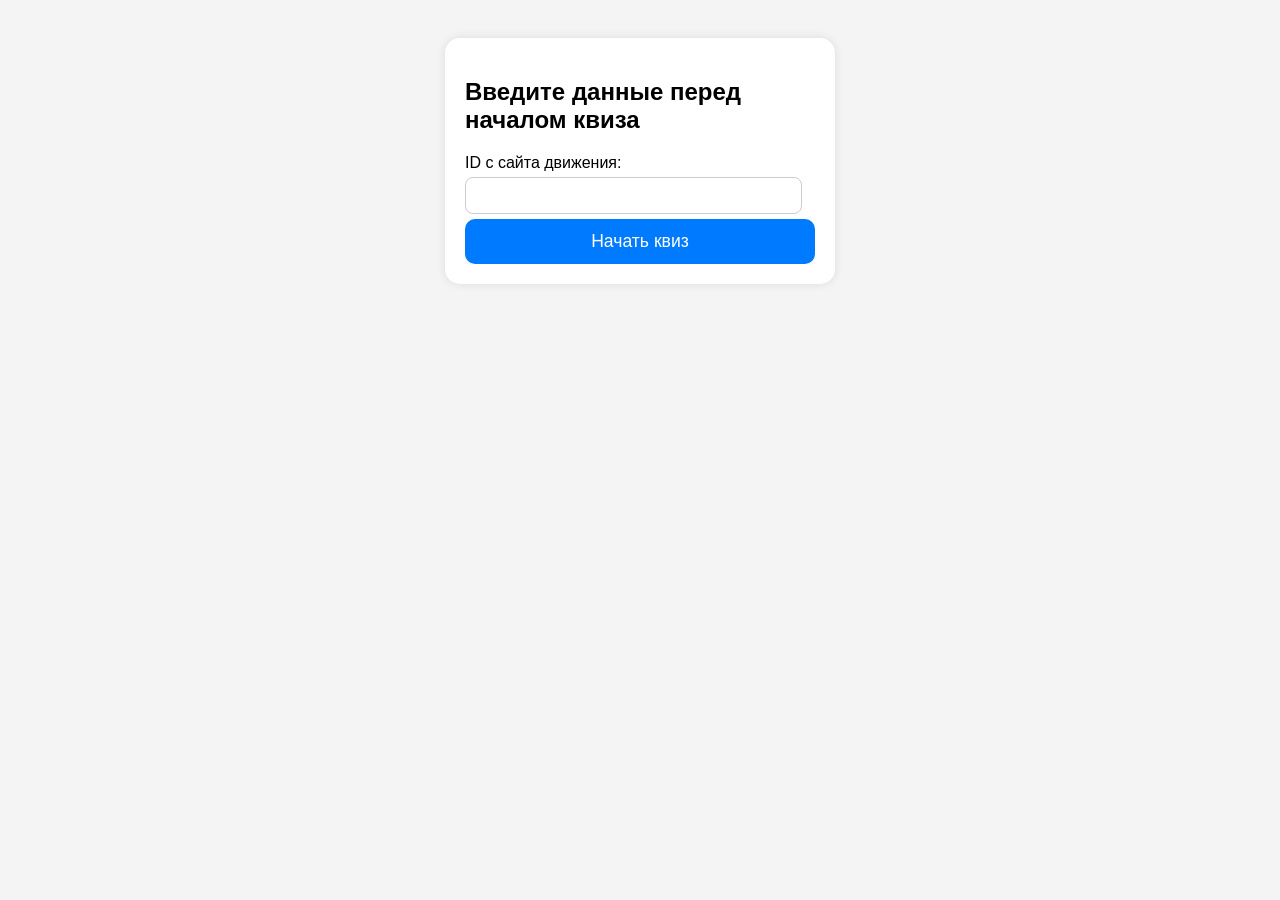
==== index.html @ a997827e "Add files via upload" ====
<!DOCTYPE html>
<html lang="ru">
<head>
    <meta charset="UTF-8">
    <meta name="viewport" content="width=device-width, initial-scale=1.0">
    <title>Квиз по астрономии</title>
    <style>
        body {
            font-family: Arial, sans-serif;
            background-color: #f4f4f4;
            display: flex;
            flex-direction: column;
            align-items: center;
            padding: 20px;
        }
        .container {
            background: #fff;
            padding: 20px;
            border-radius: 15px;
            box-shadow: 0 0 10px rgba(0, 0, 0, 0.1);
            width: 350px;
            margin: 10px;
        }
        .button {
            background: #007bff;
            color: #fff;
            border: none;
            padding: 12px;
            border-radius: 10px;
            cursor: pointer;
            width: 100%;
            font-size: 1.1em;
        }
        .button:hover {
            background-color: #0056b3;
        }
        .form-group input {
            width: 90%;
            padding: 10px;
            margin: 5px 0;
            border: 1px solid #ccc;
            border-radius: 8px;
        }
        .timer {
            font-size: 1.2em;
            margin: 10px 0;
            color: red;
        }
        .options {
            margin: 10px 0;
        }
    </style>
</head>
<body>

<!-- Форма для ввода данных пользователя -->
<div class="container" id="user-form">
    <h2>Введите данные перед началом квиза</h2>
    <div class="form-group">
        <label for="id">ID с сайта движения:</label>
        <input type="text" id="id" required>
    </div>
    <button class="button" id="start-quiz-btn">Начать квиз</button>
</div>

<!-- Контейнер квиза -->
<div class="container" id="quiz-container" style="display:none;">
    <div id="question" class="question"></div>
    <div id="options" class="options"></div>
    <div class="timer" id="timer"></div>
    <div class="button-container">
        <button class="button" id="next-btn">Следующий вопрос</button>
    </div>
    <div id="result" class="result"></div>
</div>

<script>
    const questions = [
        { question: "Какая планета самая большая в Солнечной системе?", options: ["Земля", "Юпитер", "Марс", "Венера"], answer: "Юпитер" },
        { question: "Сколько спутников у Марса?", options: ["1", "2", "4", "Нет спутников"], answer: "2" },
        { question: "Как называется самая яркая звезда ночного неба?", options: ["Сириус", "Полярная звезда", "Вега", "Альдебаран"], answer: "Сириус" },
        { question: "Какая планета ближе всего к Солнцу?", options: ["Венера", "Земля", "Меркурий", "Марс"], answer: "Меркурий" }
    ];

    let currentQuestion = 0;
    let correctAnswersCount = 0;
    let timer;
    let timeLeft = 10;
    let userId;

    // Начать квиз
    document.getElementById('start-quiz-btn').addEventListener('click', async function () {
        userId = document.getElementById('id').value;
        const isValidId = await checkUserId(userId);

        if (isValidId) {
            document.getElementById('user-form').style.display = 'none';
            document.getElementById('quiz-container').style.display = 'block';
            loadQuestion();
        } else {
            alert('Ваш ID не найден в базе данных.');
        }
    });

    // Обработчик для кнопки "Следующий вопрос"
    document.getElementById('next-btn').addEventListener('click', function () {
        const selectedOption = document.querySelector('input[name="option"]:checked');
        if (selectedOption) {
            clearInterval(timer);
            saveAnswer(selectedOption.value);
            nextQuestion();
        } else {
            alert('Пожалуйста, выберите ответ.');
        }
    });

    // Функция проверки ID
    async function checkUserId(userId) {
        try {
            const response = await fetch('http://127.0.0.1:5001/check-user-id', {
                method: 'POST',
                headers: { 'Content-Type': 'application/json' },
                body: JSON.stringify({ user_id: userId })
            });
            const data = await response.json();
            return data.status === 'success';
        } catch (error) {
            console.error('Ошибка проверки ID:', error);
            return false;
        }
    }

    function loadQuestion() {
        if (currentQuestion < questions.length) {
            document.getElementById('question').innerText = questions[currentQuestion].question;
            const options = document.getElementById('options');
            options.innerHTML = '';
            questions[currentQuestion].options.forEach(option => {
                options.innerHTML += `<label><input type="radio" name="option" value="${option}"> ${option}</label><br>`;
            });
            startTimer();
        } else {
            endQuiz();
        }
    }

    function startTimer() {
        timeLeft = 10;
        document.getElementById('timer').textContent = `Время: ${timeLeft} сек.`;

        clearInterval(timer);
        timer = setInterval(() => {
            timeLeft--;
            document.getElementById('timer').textContent = `Время: ${timeLeft} сек.`;

            if (timeLeft <= 0) {
                clearInterval(timer);
                nextQuestion();
            }
        }, 1000);
    }

    function saveAnswer(selectedOption) {
        const question = questions[currentQuestion].question;
        const correctOption = questions[currentQuestion].answer;
        const isCorrect = selectedOption === correctOption;

        if (isCorrect) correctAnswersCount++;

        fetch('http://127.0.0.1:5000/save-answer', {
            method: 'POST',
            headers: { 'Content-Type': 'application/json' },
            body: JSON.stringify({
                user_id: userId,
                question: question,
                user_answer: selectedOption,
                correct_answer: correctOption,
                is_correct: isCorrect
            })
        })
        .then(response => response.json())
        .then(data => console.log('Ответ сохранен:', data))
        .catch(error => console.error('Ошибка сохранения:', error));
    }

    function nextQuestion() {
        currentQuestion++;
        if (currentQuestion < questions.length) {
            loadQuestion();
        } else {
            endQuiz();
        }
    }

    function endQuiz() {
        clearInterval(timer);

        fetch('http://127.0.0.1:5001/save-result', {
            method: 'POST',
            headers: { 'Content-Type': 'application/json' },
            body: JSON.stringify({
                user_id: userId,
                correct_answers: correctAnswersCount
            })
        })
        .then(response => response.json())
        .then(data => {
            document.getElementById('quiz-container').innerHTML = `<h2>Квиз завершён!</h2>`;
        })
        .catch(error => console.error('Ошибка сохранения итогов:', error));
    }
</script>
</body>
</html>
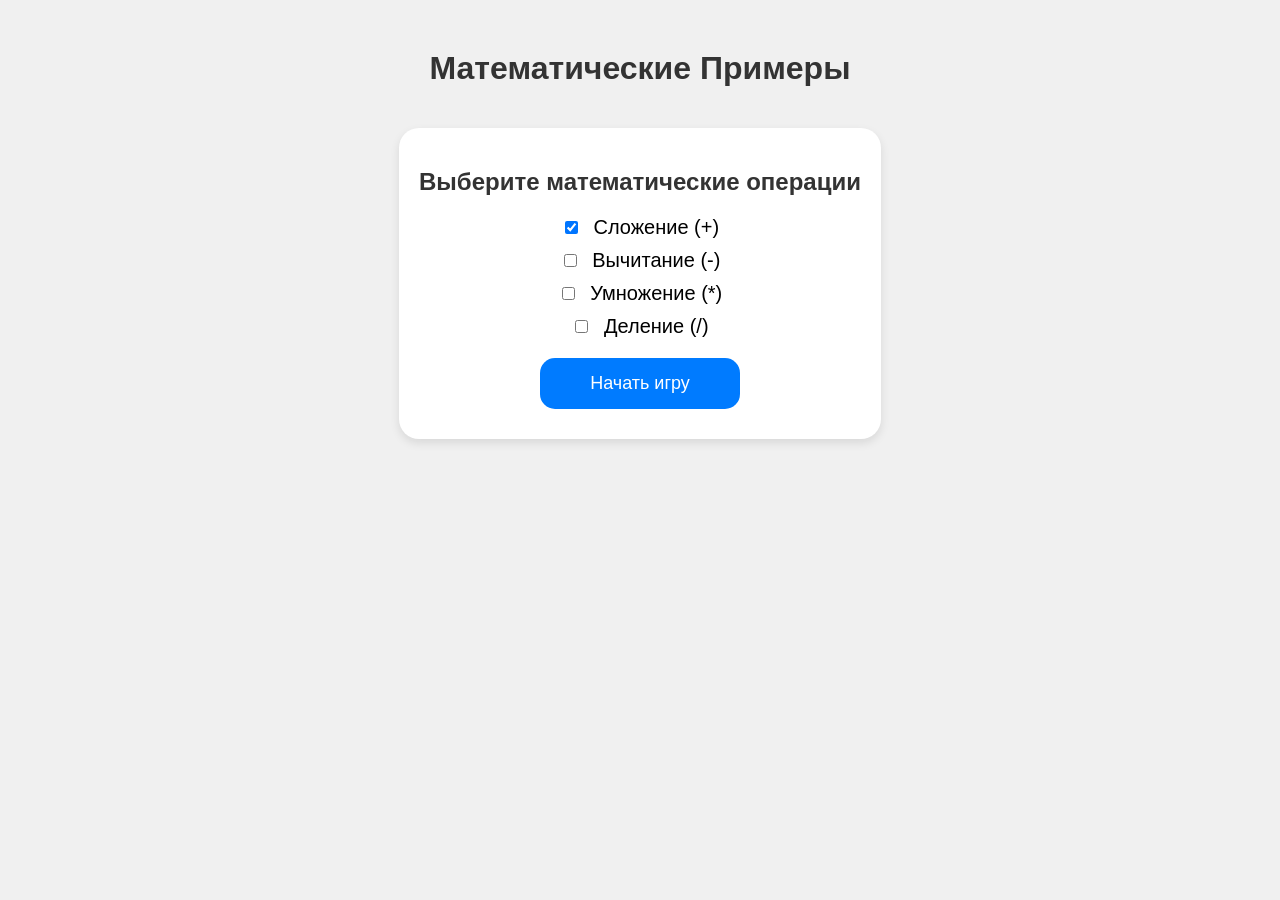
==== commit 17521d19: "Rename index1.html to index.html" ====
--- a/index.html
+++ b/index.html
@@ -3,212 +3,303 @@
 <head>
     <meta charset="UTF-8">
     <meta name="viewport" content="width=device-width, initial-scale=1.0">
-    <title>Квиз по астрономии</title>
+    <title>Математические Примеры</title>
     <style>
         body {
             font-family: Arial, sans-serif;
-            background-color: #f4f4f4;
-            display: flex;
-            flex-direction: column;
-            align-items: center;
+            text-align: center;
+            margin-top: 50px;
+            background-color: #f0f0f0;
+            transition: background-color 0.5s ease;
+        }
+        h1, h2 {
+            color: #333;
+        }
+        .question {
+            font-size: 28px;
+            margin-bottom: 20px;
+        }
+        .options {
+            margin-top: 20px;
+        }
+        button {
+            padding: 15px 25px;
+            margin: 10px 0;
+            width: 200px;
+            font-size: 18px;
+            cursor: pointer;
+            border: none;
+            border-radius: 15px;
+            background-color: #007bff;
+            color: white;
+            transition: background-color 0.3s ease, transform 0.2s ease;
+        }
+        button:hover {
+            background-color: #0056b3;
+            transform: scale(1.05);
+        }
+        button:active {
+            background-color: #003d80;
+        }
+        .timer-container {
+            width: 300px;
+            height: 30px;
+            background-color: #ddd;
+            border-radius: 25px;
+            margin: 20px auto;
+            position: relative;
+            overflow: hidden;
+        }
+        .timer-fill {
+            height: 100%;
+            background-color: #007bff;
+            border-radius: 25px;
+            transition: width 1s linear;
+            position: absolute;
+            top: 0;
+            left: 0;
+        }
+        .timer-text {
+            position: relative;
+            z-index: 1;
+            color: black;
+            font-size: 18px;
+            line-height: 30px;
+        }
+        .result {
+            margin-top: 30px;
+            font-size: 20px;
+        }
+        .operation-select {
+            margin: 10px;
+            font-size: 20px;
+        }
+        label {
+            display: block;
+            margin: 10px 0;
+        }
+        input[type="checkbox"] {
+            margin-right: 10px;
+        }
+        .game-over {
+            margin-top: 30px;
+        }
+        #menu, #game, #game-over {
+            border-radius: 20px;
+            background-color: white;
+            box-shadow: 0 4px 10px rgba(0, 0, 0, 0.1);
             padding: 20px;
-        }
-        .container {
-            background: #fff;
-            padding: 20px;
-            border-radius: 15px;
-            box-shadow: 0 0 10px rgba(0, 0, 0, 0.1);
-            width: 350px;
-            margin: 10px;
-        }
-        .button {
-            background: #007bff;
-            color: #fff;
-            border: none;
-            padding: 12px;
-            border-radius: 10px;
-            cursor: pointer;
-            width: 100%;
-            font-size: 1.1em;
-        }
-        .button:hover {
-            background-color: #0056b3;
-        }
-        .form-group input {
-            width: 90%;
-            padding: 10px;
-            margin: 5px 0;
-            border: 1px solid #ccc;
-            border-radius: 8px;
-        }
-        .timer {
-            font-size: 1.2em;
-            margin: 10px 0;
-            color: red;
-        }
-        .options {
-            margin: 10px 0;
+            display: inline-block;
+            margin: 20px auto;
+        }
+        .end-game-btn {
+            background-color: #dc3545;
+            margin-top: 20px;
+        }
+        .end-game-btn:hover {
+            background-color: #c82333;
         }
     </style>
 </head>
 <body>
 
-<!-- Форма для ввода данных пользователя -->
-<div class="container" id="user-form">
-    <h2>Введите данные перед началом квиза</h2>
-    <div class="form-group">
-        <label for="id">ID с сайта движения:</label>
-        <input type="text" id="id" required>
+<h1>Математические Примеры</h1>
+
+<div id="menu">
+    <h2>Выберите математические операции</h2>
+    <div class="operation-select">
+        <label><input type="checkbox" value="+" checked> Сложение (+)</label>
+        <label><input type="checkbox" value="-"> Вычитание (-)</label>
+        <label><input type="checkbox" value="*"> Умножение (*)</label>
+        <label><input type="checkbox" value="/"> Деление (/)</label>
     </div>
-    <button class="button" id="start-quiz-btn">Начать квиз</button>
+    <button onclick="startGame()">Начать игру</button>
 </div>
 
-<!-- Контейнер квиза -->
-<div class="container" id="quiz-container" style="display:none;">
-    <div id="question" class="question"></div>
-    <div id="options" class="options"></div>
-    <div class="timer" id="timer"></div>
-    <div class="button-container">
-        <button class="button" id="next-btn">Следующий вопрос</button>
+<div id="game" style="display:none;">
+    <div class="timer-container">
+        <div class="timer-fill" id="timer-fill" style="width: 100%;"></div>
+        <div class="timer-text" id="timer-text">60</div> <!-- Отображение времени над заливкой -->
     </div>
-    <div id="result" class="result"></div>
+    <div class="question" id="question"></div>
+    <div class="options" id="options"></div>
+    <div class="result" id="result"></div>
+    <button class="end-game-btn" onclick="endGame(true)">Завершить игру</button>
 </div>
 
+<div id="game-over" class="game-over" style="display:none;">
+    <div id="final-result"></div>
+    <button onclick="restartGame()">Играть снова</button>
+</div>
+
 <script>
-    const questions = [
-        { question: "Какая планета самая большая в Солнечной системе?", options: ["Земля", "Юпитер", "Марс", "Венера"], answer: "Юпитер" },
-        { question: "Сколько спутников у Марса?", options: ["1", "2", "4", "Нет спутников"], answer: "2" },
-        { question: "Как называется самая яркая звезда ночного неба?", options: ["Сириус", "Полярная звезда", "Вега", "Альдебаран"], answer: "Сириус" },
-        { question: "Какая планета ближе всего к Солнцу?", options: ["Венера", "Земля", "Меркурий", "Марс"], answer: "Меркурий" }
-    ];
-
-    let currentQuestion = 0;
-    let correctAnswersCount = 0;
-    let timer;
-    let timeLeft = 10;
-    let userId;
-
-    // Начать квиз
-    document.getElementById('start-quiz-btn').addEventListener('click', async function () {
-        userId = document.getElementById('id').value;
-        const isValidId = await checkUserId(userId);
-
-        if (isValidId) {
-            document.getElementById('user-form').style.display = 'none';
-            document.getElementById('quiz-container').style.display = 'block';
-            loadQuestion();
+    let correctAnswers = 0;
+    let totalQuestions = 0;
+    let timeLeft = 60;
+    let selectedOperations = [];
+    let timerInterval;
+
+    // Генерация случайного целого числа
+    function getRandomInt(min, max) {
+        return Math.floor(Math.random() * (max - min + 1)) + min;
+    }
+
+    // Генерация нового примера
+    function generateQuestion() {
+        let num1 = getRandomInt(1, 10);
+        let num2 = getRandomInt(1, 10);
+        let operation = getRandomOperation();
+        let correctAnswer;
+
+        switch (operation) {
+            case '+':
+                correctAnswer = num1 + num2;
+                break;
+            case '-':
+                correctAnswer = num1 - num2;
+                break;
+            case '*':
+                correctAnswer = num1 * num2;
+                break;
+            case '/':
+                num1 = num1 * num2; // Делаем num1 кратным num2
+                correctAnswer = num1 / num2;
+                break;
+        }
+
+        let questionText = `${num1} ${operation} ${num2} = ?`;
+        document.getElementById('question').textContent = questionText;
+
+        let options = [];
+        options.push(correctAnswer);
+
+        // Генерация неверных вариантов
+        while (options.length < 4) {
+            let wrongAnswer = getRandomInt(correctAnswer - 10, correctAnswer + 10);
+            if (!options.includes(wrongAnswer)) {
+                options.push(wrongAnswer);
+            }
+        }
+
+        // Перемешивание вариантов
+        options.sort(() => Math.random() - 0.5);
+
+        // Отображение вариантов ответа стопкой
+        let optionsHtml = '';
+        options.forEach(option => {
+            optionsHtml += `<button onclick="checkAnswer(${option}, ${correctAnswer})">${option}</button><br>`;
+        });
+        document.getElementById('options').innerHTML = optionsHtml;
+    }
+
+    // Получение случайной операции из выбранных пользователем
+    function getRandomOperation() {
+        const randomIndex = Math.floor(Math.random() * selectedOperations.length);
+        return selectedOperations[randomIndex];
+    }
+
+    // Проверка ответа пользователя
+    function checkAnswer(selectedAnswer, correctAnswer) {
+        if (selectedAnswer === correctAnswer) {
+            correctAnswers++;
+            document.body.style.backgroundColor = 'green';  // Зеленый цвет при правильном ответе
         } else {
-            alert('Ваш ID не найден в базе данных.');
-        }
-    });
-
-    // Обработчик для кнопки "Следующий вопрос"
-    document.getElementById('next-btn').addEventListener('click', function () {
-        const selectedOption = document.querySelector('input[name="option"]:checked');
-        if (selectedOption) {
-            clearInterval(timer);
-            saveAnswer(selectedOption.value);
-            nextQuestion();
+            document.body.style.backgroundColor = 'red';    // Красный цвет при неправильном ответе
+        }
+
+        setTimeout(() => {
+            document.body.style.backgroundColor = '';  // Сбрасываем цвет через 500мс
+            generateQuestion();
+        }, 500);
+
+        totalQuestions++;
+    }
+
+    // Таймер обратного отсчета с изменением ширины полоски и отображением времени
+    function startTimer() {
+        const timerFill = document.getElementById('timer-fill');
+        const timerText = document.getElementById('timer-text');
+        let initialWidth = 100; // Ширина полоски в процентах
+        let intervalTime = 1000; // Интервал в 1 секунду
+
+        timerInterval = setInterval(() => {
+            timeLeft--;
+            initialWidth = (timeLeft / 60) * 100;
+            timerFill.style.width = `${initialWidth}%`;
+            timerText.textContent = timeLeft; // Обновление отображаемого времени
+
+            if (timeLeft <= 0) {
+                clearInterval(timerInterval);
+                endGame(false);
+            }
+        }, intervalTime);
+    }
+
+    // Завершение игры
+    function endGame(manualEnd) {
+        clearInterval(timerInterval);
+        document.getElementById('game').style.display = 'none';
+        document.getElementById('game-over').style.display = 'block';
+        if (manualEnd) {
+            document.getElementById('final-result').textContent = `Вы завершили игру! Количество правильных ответов: ${correctAnswers} из ${totalQuestions}`;
         } else {
-            alert('Пожалуйста, выберите ответ.');
-        }
-    });
-
-    // Функция проверки ID
-    async function checkUserId(userId) {
-        try {
-            const response = await fetch('http://127.0.0.1:5001/check-user-id', {
-                method: 'POST',
-                headers: { 'Content-Type': 'application/json' },
-                body: JSON.stringify({ user_id: userId })
-            });
-            const data = await response.json();
-            return data.status === 'success';
-        } catch (error) {
-            console.error('Ошибка проверки ID:', error);
-            return false;
-        }
-    }
-
-    function loadQuestion() {
-        if (currentQuestion < questions.length) {
-            document.getElementById('question').innerText = questions[currentQuestion].question;
-            const options = document.getElementById('options');
-            options.innerHTML = '';
-            questions[currentQuestion].options.forEach(option => {
-                options.innerHTML += `<label><input type="radio" name="option" value="${option}"> ${option}</label><br>`;
-            });
-            startTimer();
-        } else {
-            endQuiz();
-        }
-    }
-
-    function startTimer() {
-        timeLeft = 10;
-        document.getElementById('timer').textContent = `Время: ${timeLeft} сек.`;
-
-        clearInterval(timer);
-        timer = setInterval(() => {
-            timeLeft--;
-            document.getElementById('timer').textContent = `Время: ${timeLeft} сек.`;
-
-            if (timeLeft <= 0) {
-                clearInterval(timer);
-                nextQuestion();
+            document.getElementById('final-result').textContent = `Игра окончена! Количество правильных ответов: ${correctAnswers} из ${totalQuestions}`;
+        }
+    }
+
+    // Запуск игры
+    function startGame() {
+        selectedOperations = Array.from(document.querySelectorAll('input[type="checkbox"]:checked')).map(input => input.value);
+        if (selectedOperations.length === 0) {
+            alert('Пожалуйста, выберите хотя бы одну операцию!');
+            return;
+        }
+        correctAnswers = 0;
+        totalQuestions = 0;
+        timeLeft = 60;  // Сбрасываем время на 60 секунд
+        document.getElementById('menu').style.display = 'none';
+        document.getElementById('game').style.display = 'block';
+        generateQuestion();
+        startTimer();
+    }
+
+    // Начать игру
+    function startGame() {
+        // Собираем выбранные операции
+        selectedOperations = [];
+        const checkboxes = document.querySelectorAll('.operation-select input[type="checkbox"]');
+        checkboxes.forEach(checkbox => {
+            if (checkbox.checked) {
+                selectedOperations.push(checkbox.value);
             }
-        }, 1000);
-    }
-
-    function saveAnswer(selectedOption) {
-        const question = questions[currentQuestion].question;
-        const correctOption = questions[currentQuestion].answer;
-        const isCorrect = selectedOption === correctOption;
-
-        if (isCorrect) correctAnswersCount++;
-
-        fetch('http://127.0.0.1:5000/save-answer', {
-            method: 'POST',
-            headers: { 'Content-Type': 'application/json' },
-            body: JSON.stringify({
-                user_id: userId,
-                question: question,
-                user_answer: selectedOption,
-                correct_answer: correctOption,
-                is_correct: isCorrect
-            })
-        })
-        .then(response => response.json())
-        .then(data => console.log('Ответ сохранен:', data))
-        .catch(error => console.error('Ошибка сохранения:', error));
-    }
-
-    function nextQuestion() {
-        currentQuestion++;
-        if (currentQuestion < questions.length) {
-            loadQuestion();
-        } else {
-            endQuiz();
-        }
-    }
-
-    function endQuiz() {
-        clearInterval(timer);
-
-        fetch('http://127.0.0.1:5001/save-result', {
-            method: 'POST',
-            headers: { 'Content-Type': 'application/json' },
-            body: JSON.stringify({
-                user_id: userId,
-                correct_answers: correctAnswersCount
-            })
-        })
-        .then(response => response.json())
-        .then(data => {
-            document.getElementById('quiz-container').innerHTML = `<h2>Квиз завершён!</h2>`;
-        })
-        .catch(error => console.error('Ошибка сохранения итогов:', error));
+        });
+
+        // Проверяем, выбраны ли какие-либо операции
+        if (selectedOperations.length === 0) {
+            alert('Выберите хотя бы одну операцию!');
+            return;
+        }
+
+        // Сбрасываем параметры
+        correctAnswers = 0;
+        totalQuestions = 0;
+        timeLeft = 60;
+
+        document.getElementById('menu').style.display = 'none';
+        document.getElementById('game').style.display = 'block';
+        document.getElementById('game-over').style.display = 'none';
+
+        generateQuestion();
+        startTimer();
+    }
+
+    // Сбросить игру и вернуться к выбору операций
+    function restartGame() {
+        document.getElementById('menu').style.display = 'block';
+        document.getElementById('game').style.display = 'none';
+        document.getElementById('game-over').style.display = 'none';
     }
 </script>
+
 </body>
-</html>+</html>
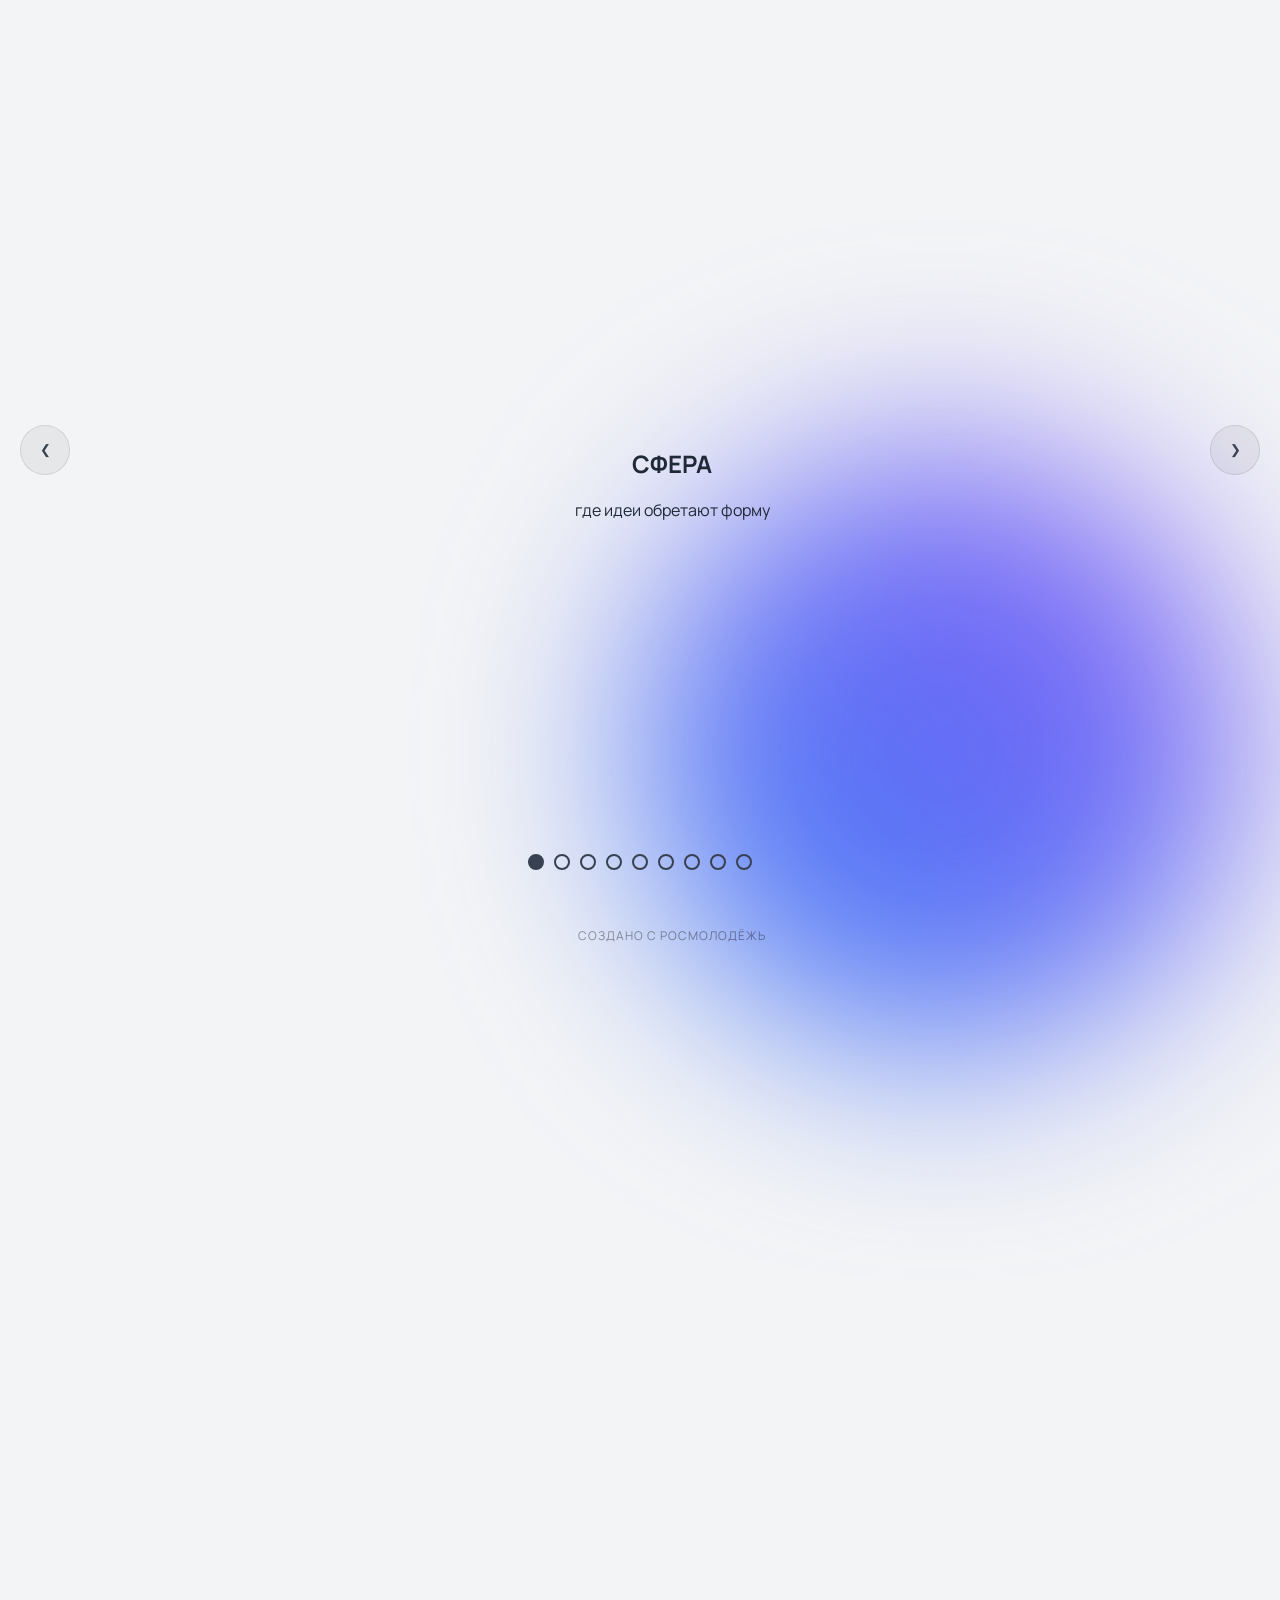
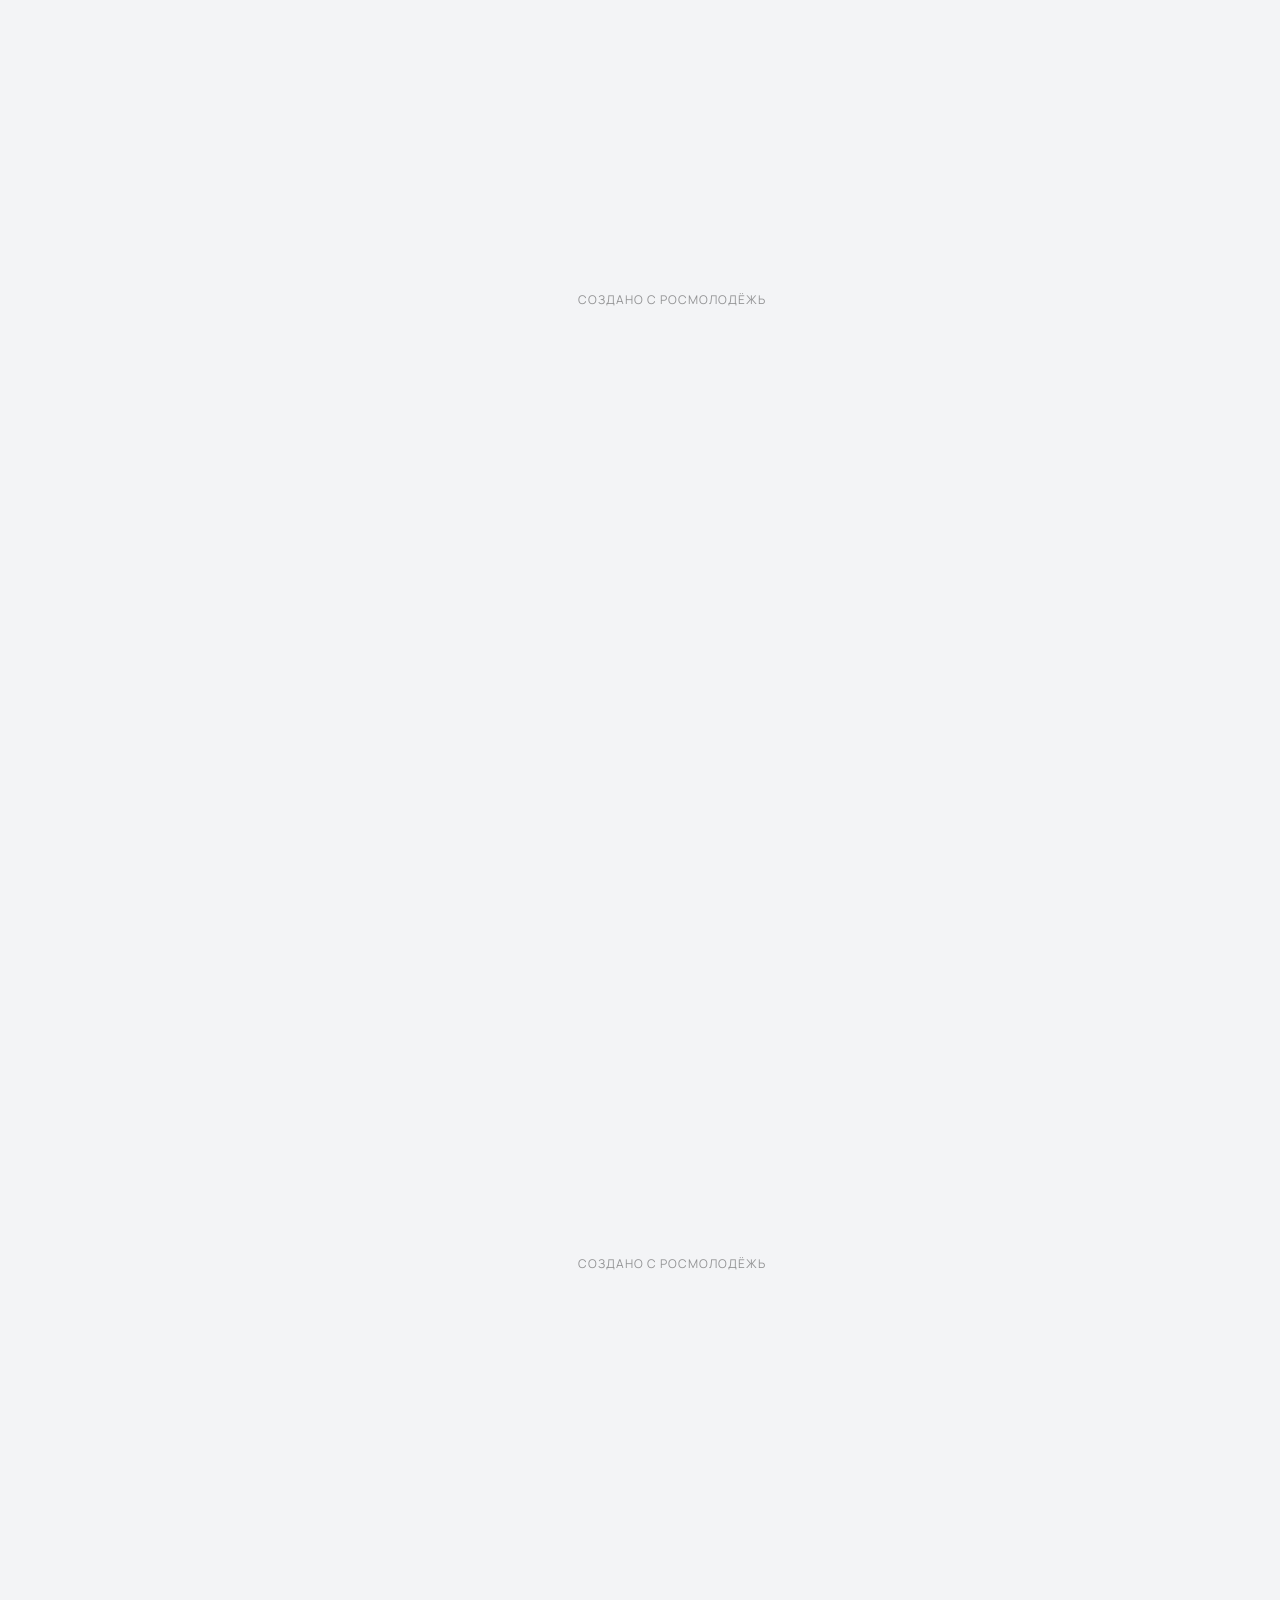
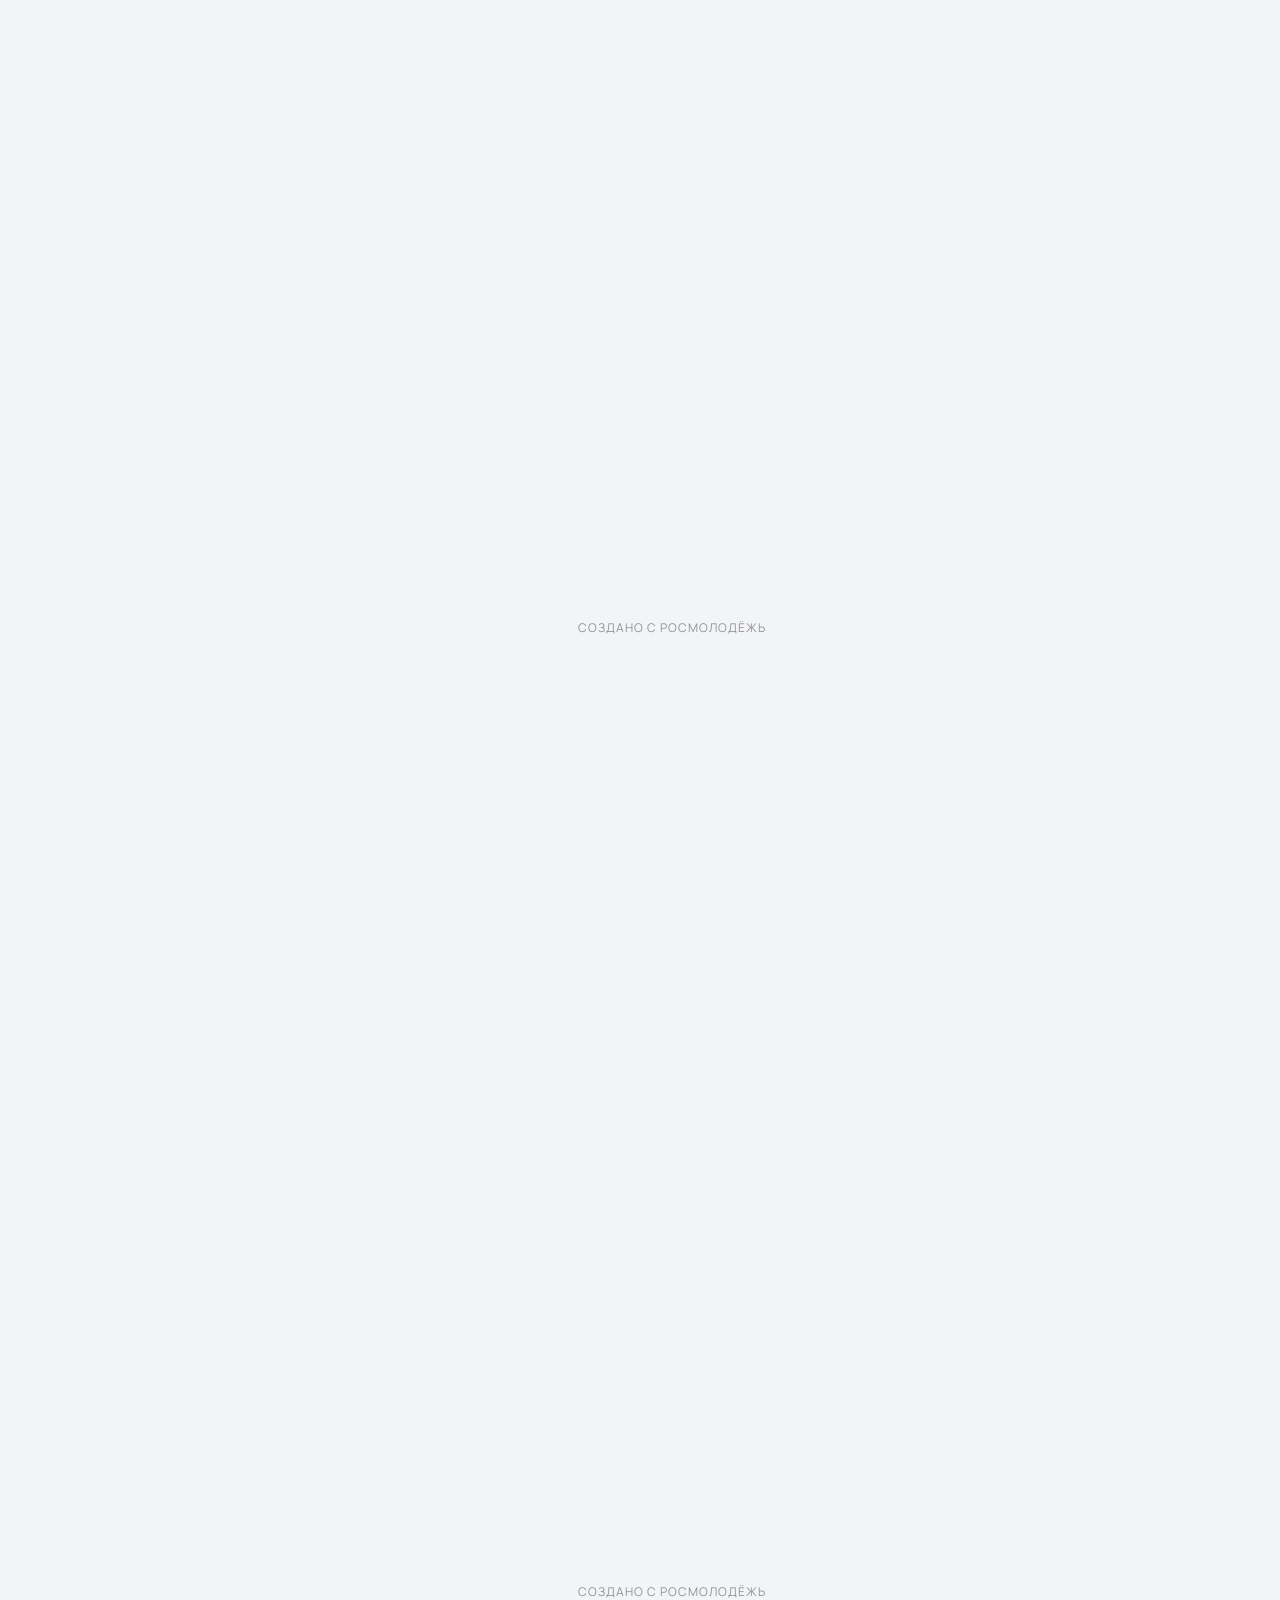
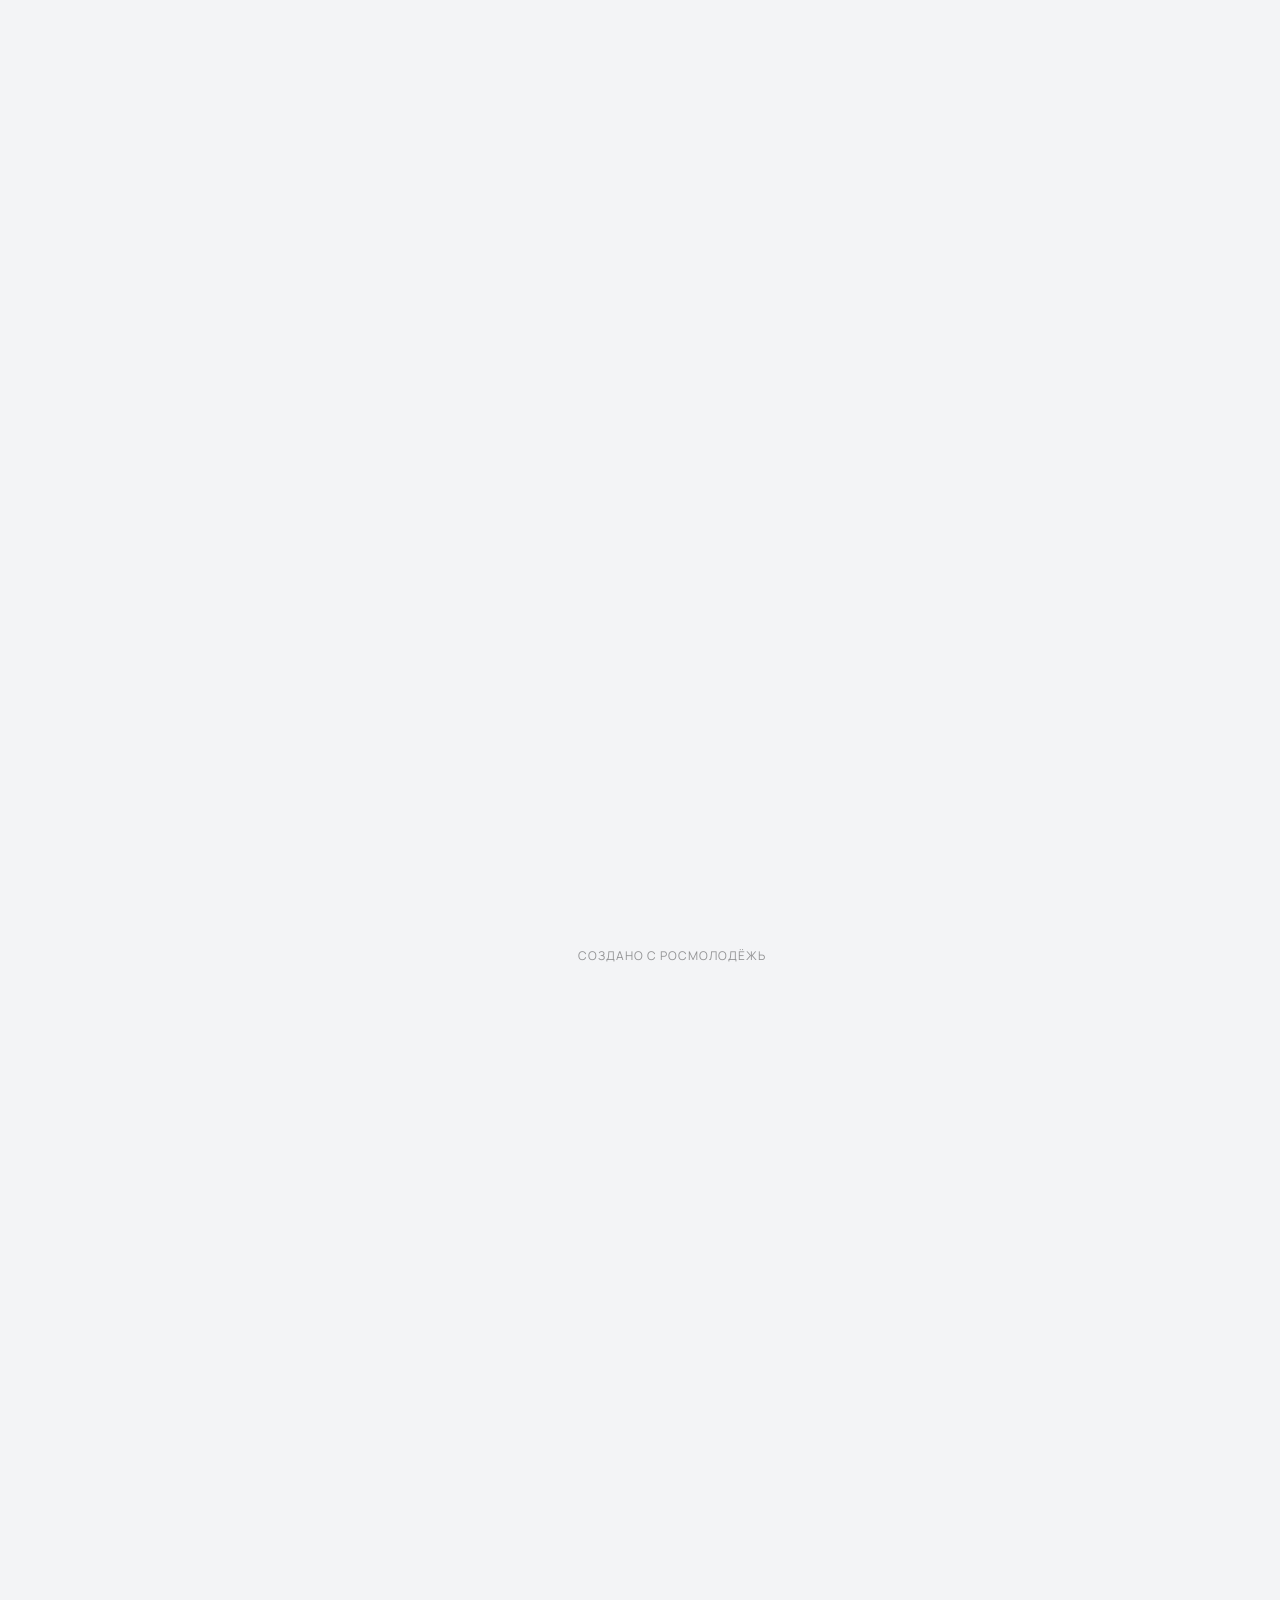
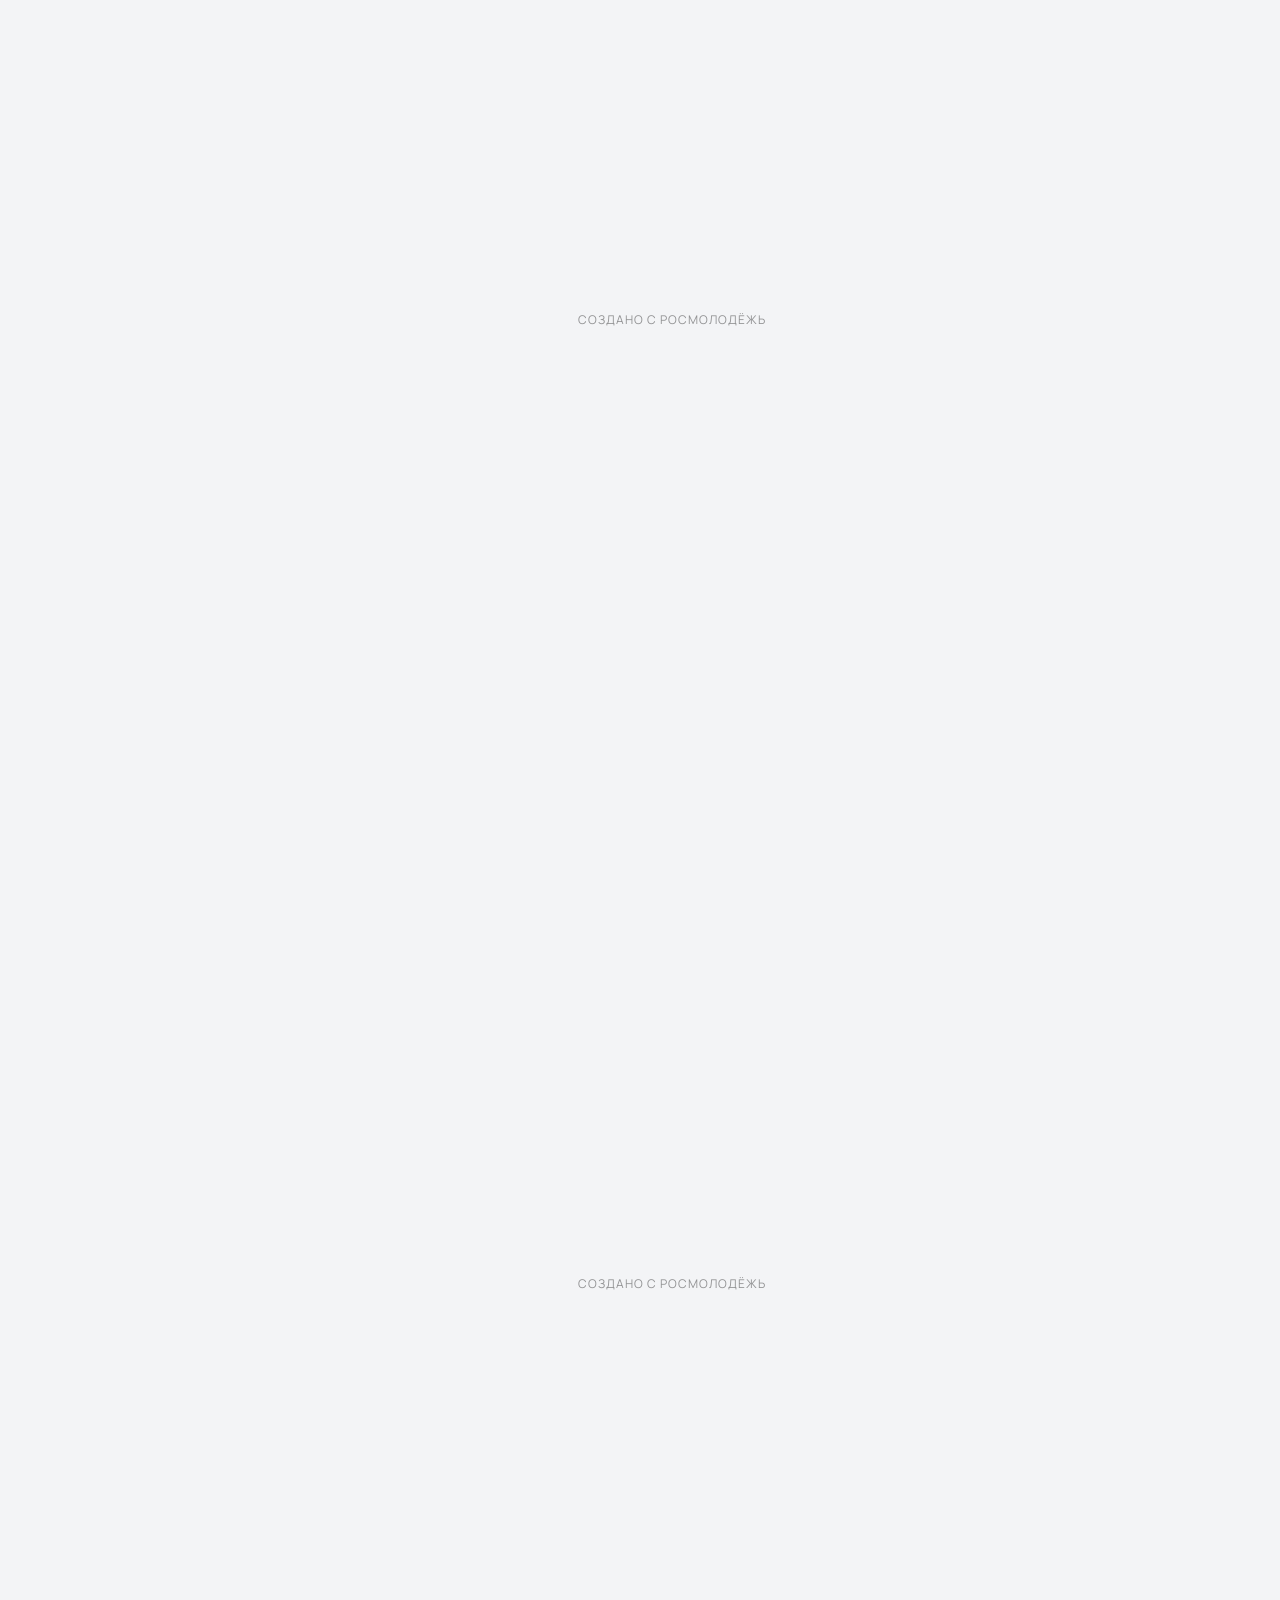
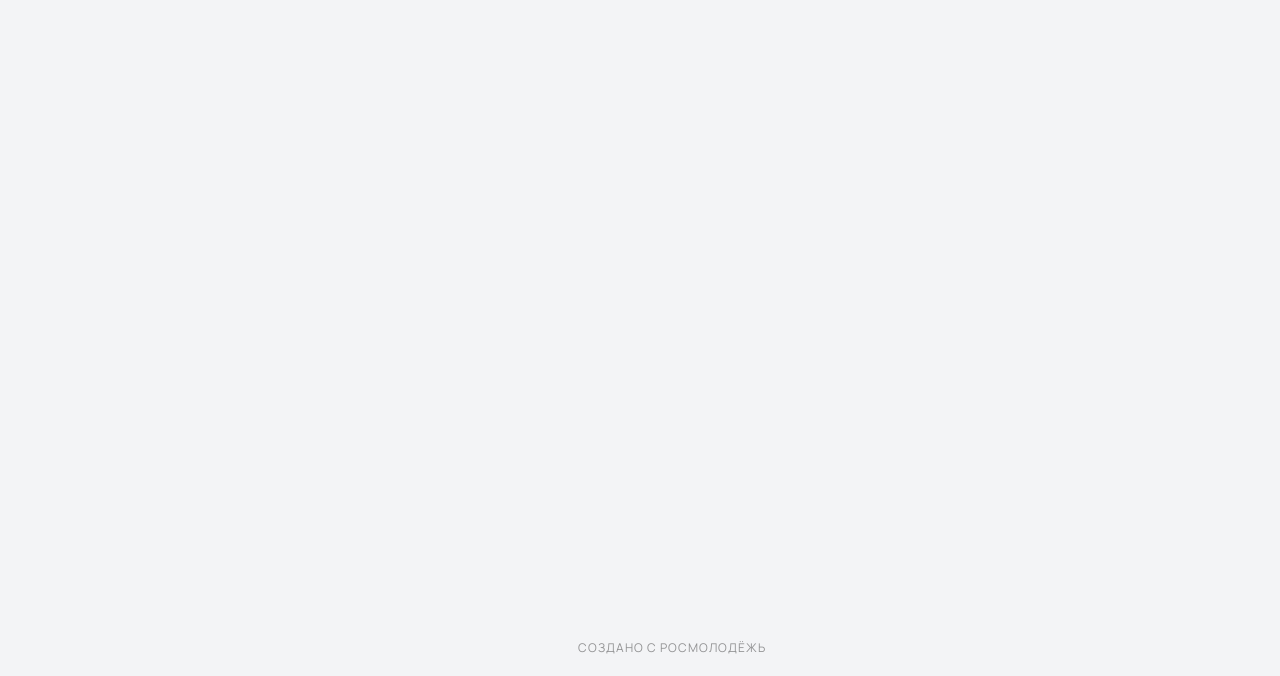
==== commit 7366be74: "Create index.html" ====
--- a/index.html
+++ b/index.html
@@ -3,303 +3,379 @@
 <head>
     <meta charset="UTF-8">
     <meta name="viewport" content="width=device-width, initial-scale=1.0">
-    <title>Математические Примеры</title>
+    <title>Презентация: Экосистема «Сфера»</title>
+    <script src="https://cdn.tailwindcss.com"></script>
+    <script src="https://cdn.jsdelivr.net/npm/chart.js"></script>
+    <link rel="preconnect" href="https://fonts.googleapis.com">
+    <link rel="preconnect" href="https://fonts.gstatic.com" crossorigin>
+    <link href="https://fonts.googleapis.com/css2?family=Manrope:wght@400;700;800&display=swap" rel="stylesheet">
     <style>
-        body {
-            font-family: Arial, sans-serif;
+        html, body {
+            margin: 0;
+            padding: 0;
+            overflow: hidden;
+            font-family: 'Manrope', sans-serif;
+            background-color: #f3f4f6;
+            color: #1f2937;
+        }
+        .slider-container {
+            width: 100%;
+            height: 100vh;
+            transition: transform 0.7s cubic-bezier(0.68, -0.55, 0.27, 1.55);
+        }
+        .slide {
+            width: 100vw;
+            height: 100vh;
+            display: flex;
+            align-items: center;
+            justify-content: center;
+            flex-direction: column;
+            padding: 2rem;
             text-align: center;
-            margin-top: 50px;
-            background-color: #f0f0f0;
-            transition: background-color 0.5s ease;
-        }
-        h1, h2 {
-            color: #333;
-        }
-        .question {
-            font-size: 28px;
-            margin-bottom: 20px;
-        }
-        .options {
-            margin-top: 20px;
-        }
-        button {
-            padding: 15px 25px;
-            margin: 10px 0;
-            width: 200px;
-            font-size: 18px;
-            cursor: pointer;
-            border: none;
-            border-radius: 15px;
-            background-color: #007bff;
-            color: white;
-            transition: background-color 0.3s ease, transform 0.2s ease;
-        }
-        button:hover {
-            background-color: #0056b3;
-            transform: scale(1.05);
-        }
-        button:active {
-            background-color: #003d80;
-        }
-        .timer-container {
-            width: 300px;
-            height: 30px;
-            background-color: #ddd;
-            border-radius: 25px;
-            margin: 20px auto;
             position: relative;
             overflow: hidden;
-        }
-        .timer-fill {
-            height: 100%;
-            background-color: #007bff;
-            border-radius: 25px;
-            transition: width 1s linear;
-            position: absolute;
+            background-color: transparent;
+        }
+        .slide-content {
+            z-index: 10;
+            opacity: 0;
+            transform: translateY(20px);
+            transition: opacity 0.6s ease-out 0.4s, transform 0.6s ease-out 0.4s;
+        }
+        .active .slide-content {
+            opacity: 1;
+            transform: translateY(0);
+        }
+        .gradient-bg {
+            position: fixed;
             top: 0;
             left: 0;
-        }
-        .timer-text {
-            position: relative;
-            z-index: 1;
-            color: black;
-            font-size: 18px;
-            line-height: 30px;
-        }
-        .result {
-            margin-top: 30px;
-            font-size: 20px;
-        }
-        .operation-select {
-            margin: 10px;
-            font-size: 20px;
-        }
-        label {
-            display: block;
-            margin: 10px 0;
-        }
-        input[type="checkbox"] {
-            margin-right: 10px;
-        }
-        .game-over {
-            margin-top: 30px;
-        }
-        #menu, #game, #game-over {
+            width: 100%;
+            height: 100%;
+            z-index: 0;
+        }
+        .gradient-bg::before {
+            content: '';
+            position: absolute;
+            width: 600px;
+            height: 600px;
+            filter: blur(100px);
+            background: linear-gradient(45deg, #3b82f6, #8b5cf6);
+            border-radius: 50%;
+            top: 50%;
+            left: 50%;
+            animation: move-gradient 20s infinite alternate ease-in-out;
+        }
+        @keyframes move-gradient {
+            0% { transform: translate(-50%, -50%) rotate(0deg) scale(1); }
+            100% { transform: translate(-50%, -50%) rotate(360deg) scale(1.5); }
+        }
+        .nav-button {
+            position: fixed;
+            top: 50%;
+            transform: translateY(-50%);
+            z-index: 20;
+            background: rgba(0, 0, 0, 0.05);
+            border: 1px solid rgba(0, 0, 0, 0.1);
+            color: #374151;
+            border-radius: 50%;
+            width: 50px;
+            height: 50px;
+            display: flex;
+            align-items: center;
+            justify-content: center;
+            cursor: pointer;
+            transition: background-color 0.3s;
+        }
+        .nav-button:hover {
+            background: rgba(0, 0, 0, 0.1);
+        }
+        #prev-slide { left: 20px; }
+        #next-slide { right: 20px; }
+        .dots-nav {
+            position: fixed;
+            bottom: 30px;
+            left: 50%;
+            transform: translateX(-50%);
+            z-index: 20;
+            display: flex;
+            gap: 10px;
+        }
+        .dot {
+            width: 12px;
+            height: 12px;
+            border: 2px solid #374151;
+            border-radius: 50%;
+            cursor: pointer;
+            transition: background-color 0.3s;
+        }
+        .dot.active {
+            background-color: #374151;
+        }
+        .rosmol-footer {
+            position: absolute;
+            bottom: 20px;
+            width: 100%;
+            text-align: center;
+            font-size: 0.75rem;
+            color: rgba(0, 0, 0, 0.4);
+            z-index: 15;
+            letter-spacing: 1px;
+            text-transform: uppercase;
+        }
+        .card {
+            background: rgba(255, 255, 255, 0.7);
+            backdrop-filter: blur(10px);
             border-radius: 20px;
-            background-color: white;
-            box-shadow: 0 4px 10px rgba(0, 0, 0, 0.1);
-            padding: 20px;
-            display: inline-block;
-            margin: 20px auto;
-        }
-        .end-game-btn {
-            background-color: #dc3545;
-            margin-top: 20px;
-        }
-        .end-game-btn:hover {
-            background-color: #c82333;
+            padding: 2.5rem;
+            max-width: 800px;
+            box-shadow: 0 8px 32px 0 rgba(0, 0, 0, 0.1);
+        }
+        .border-moveton { border-top: 5px solid #3b82f6; }
+        .border-gran { border-top: 5px solid #10b981; }
+        .border-echo { border-top: 5px solid #8b5cf6; }
+        .metric-value {
+            font-size: 4rem;
+            font-weight: 800;
+            line-height: 1;
         }
     </style>
 </head>
 <body>
-
-<h1>Математические Примеры</h1>
-
-<div id="menu">
-    <h2>Выберите математические операции</h2>
-    <div class="operation-select">
-        <label><input type="checkbox" value="+" checked> Сложение (+)</label>
-        <label><input type="checkbox" value="-"> Вычитание (-)</label>
-        <label><input type="checkbox" value="*"> Умножение (*)</label>
-        <label><input type="checkbox" value="/"> Деление (/)</label>
+    <div class="gradient-bg"></div>
+
+    <div style="display: flex; flex-direction: column;" id="slider">
+        
+        <!-- Slide 1: Welcome -->
+        <section class="slide active">
+            <div class="slide-content">
+                <h1 class="text-7xl md:text-9xl font-extrabold text-gray-800 tracking-tighter">СФЕРА</h1>
+                <p class="mt-4 text-2xl md:text-3xl text-blue-600 font-bold">где идеи обретают форму</p>
+            </div>
+            <div class="rosmol-footer">создано с Росмолодёжь</div>
+        </section>
+
+        <!-- Slide 2: About Ecosystem -->
+        <section class="slide">
+            <div class="slide-content max-w-4xl">
+                <h2 class="text-3xl md:text-5xl font-bold mb-8 text-gray-800">Наша Экосистема</h2>
+                <div class="grid md:grid-cols-2 gap-8 text-left">
+                    <div class="bg-white/50 p-6 rounded-lg backdrop-blur-sm border border-gray-200">
+                        <h3 class="text-2xl font-bold mb-3 text-blue-600">СФЕРА.БОТ</h3>
+                        <p class="text-gray-600">Технический центр в Telegram. Многофункциональный инструмент для авторов: от создания контента до геймификации и поддержки участников.</p>
+                    </div>
+                    <div class="bg-white/50 p-6 rounded-lg backdrop-blur-sm border border-gray-200">
+                        <h3 class="text-2xl font-bold mb-3 text-blue-600">СФЕРА.КАНАЛ</h3>
+                        <p class="text-gray-600">Информационное сердце экосистемы. Площадка для анонсов, новостей и объединения нашего сообщества.</p>
+                    </div>
+                </div>
+                 <p class="mt-8 text-lg text-gray-700">Наша миссия — создавать пространство, где идеи превращаются в реализованные проекты, получая всестороннюю поддержку.</p>
+            </div>
+            <div class="rosmol-footer">создано с Росмолодёжь</div>
+        </section>
+
+        <!-- Slide 3: Project Moveton -->
+        <section class="slide">
+            <div class="slide-content card border-moveton text-left">
+                <h3 class="text-3xl md:text-4xl font-bold text-gray-800 mb-2">Проект «Моветон»</h3>
+                <p class="text-lg md:text-xl text-blue-600 font-semibold mb-6">Школа культурного мастерства</p>
+                <p class="text-gray-700 text-base md:text-lg">
+                    Мы помогаем подросткам обогатить речь и найти культурную альтернативу ненормативной лексике. Через увлекательную настольную игру и образовательные подкасты мы делаем изучение языка интересным и актуальным.
+                </p>
+            </div>
+            <div class="rosmol-footer">создано с Росмолодёжь</div>
+        </section>
+
+        <!-- Slide 4: Moveton Metrics -->
+        <section class="slide">
+            <div class="slide-content card border-moveton w-full max-w-4xl">
+                 <h3 class="text-3xl font-bold text-gray-800 mb-8">«Моветон» в цифрах</h3>
+                 <div class="grid grid-cols-1 md:grid-cols-3 gap-8 text-center">
+                    <div>
+                        <p class="metric-value text-blue-600" data-target="1000">0</p>
+                        <p class="text-gray-600 font-semibold">Участников</p>
+                    </div>
+                    <div>
+                        <p class="metric-value text-blue-600" data-target="11">0</p>
+                        <p class="text-gray-600 font-semibold">Возраст от 11 до 16 лет</p>
+                    </div>
+                     <div>
+                        <p class="metric-value text-blue-600" data-target="10">0</p>
+                        <p class="text-gray-600 font-semibold">Школ-партнеров</p>
+                    </div>
+                 </div>
+            </div>
+            <div class="rosmol-footer">создано с Росмолодёжь</div>
+        </section>
+
+        <!-- Slide 5: Project Gran' -->
+        <section class="slide">
+            <div class="slide-content card border-gran text-left">
+                <h3 class="text-3xl md:text-4xl font-bold text-gray-800 mb-2">Проект «Грань»</h3>
+                <p class="text-lg md:text-xl text-green-600 font-semibold mb-6">Развлекательно-просветительский комплекс</p>
+                <p class="text-gray-700 text-base md:text-lg">
+                    С помощью динамичной настольной игры мы превращаем математику в захватывающее соревнование, повышая навыки устного счета и критического мышления у школьников.
+                </p>
+            </div>
+            <div class="rosmol-footer">создано с Росмолодёжь</div>
+        </section>
+        
+        <!-- Slide 6: Gran' Metrics -->
+        <section class="slide">
+            <div class="slide-content card border-gran w-full max-w-4xl">
+                 <h3 class="text-3xl font-bold text-gray-800 mb-8">«Грань» в цифрах</h3>
+                 <div class="grid grid-cols-1 md:grid-cols-3 gap-8 text-center">
+                    <div>
+                        <p class="metric-value text-green-600" data-target="400">0</p>
+                        <p class="text-gray-600 font-semibold">Участников</p>
+                    </div>
+                    <div>
+                        <p class="metric-value text-green-600" data-target="10">0</p>
+                        <p class="text-gray-600 font-semibold">Возраст от 10 до 14 лет</p>
+                    </div>
+                     <div>
+                        <p class="metric-value text-green-600" data-target="20">0</p>
+                        <p class="text-gray-600 font-semibold">Выездных мероприятий</p>
+                    </div>
+                 </div>
+            </div>
+            <div class="rosmol-footer">создано с Росмолодёжь</div>
+        </section>
+
+        <!-- Slide 7: Project Echo -->
+        <section class="slide">
+            <div class="slide-content card border-echo text-left">
+                <h3 class="text-3xl md:text-4xl font-bold text-gray-800 mb-2">Проект «Эхо»</h3>
+                <p class="text-lg md:text-xl text-purple-600 font-semibold mb-6">Инклюзивный лабиринт</p>
+                <p class="text-gray-700 text-base md:text-lg">
+                   Формируем культуру эмпатии и инклюзии. Участники проходят лабиринт с завязанными глазами, используя уникальное тактильное устройство «Эхо», чтобы лучше понять мир людей с нарушениями зрения.
+                </p>
+            </div>
+            <div class="rosmol-footer">создано с Росмолодёжь</div>
+        </section>
+        
+        <!-- Slide 8: Echo Metrics -->
+        <section class="slide">
+            <div class="slide-content card border-echo w-full max-w-4xl">
+                 <h3 class="text-3xl font-bold text-gray-800 mb-8">«Эхо» в цифрах</h3>
+                 <div class="grid grid-cols-1 md:grid-cols-3 gap-8 text-center">
+                    <div>
+                        <p class="metric-value text-purple-600" data-target="500">0</p>
+                        <p class="text-gray-600 font-semibold">Участников</p>
+                    </div>
+                    <div>
+                        <p class="metric-value text-purple-600" data-target="14">0</p>
+                        <p class="text-gray-600 font-semibold">Возраст от 14 до 17 лет</p>
+                    </div>
+                     <div>
+                        <p class="metric-value text-purple-600" data-target="25">0</p>
+                        <p class="text-gray-600 font-semibold">Воркшопов и мероприятий</p>
+                    </div>
+                 </div>
+            </div>
+            <div class="rosmol-footer">создано с Росмолодёжь</div>
+        </section>
+        
+        <!-- Slide 9: QR Code -->
+        <section class="slide">
+             <div class="slide-content">
+                <h2 class="text-4xl md:text-5xl font-bold mb-4 text-gray-800">Присоединяйтесь!</h2>
+                 <p class="max-w-2xl mx-auto text-lg text-gray-600 mb-8">
+                    Наведите камеру, чтобы перейти в наш Telegram-канал и стать частью сообщества «Сферы».
+                 </p>
+                 <div class="bg-white p-4 rounded-lg shadow-lg inline-block">
+                    <img src="https://api.qrserver.com/v1/create-qr-code/?size=250x250&data=https://t.me/progectteam" alt="QR-код на Telegram-канал">
+                 </div>
+            </div>
+            <div class="rosmol-footer">создано с Росмолодёжь</div>
+        </section>
+
     </div>
-    <button onclick="startGame()">Начать игру</button>
-</div>
-
-<div id="game" style="display:none;">
-    <div class="timer-container">
-        <div class="timer-fill" id="timer-fill" style="width: 100%;"></div>
-        <div class="timer-text" id="timer-text">60</div> <!-- Отображение времени над заливкой -->
-    </div>
-    <div class="question" id="question"></div>
-    <div class="options" id="options"></div>
-    <div class="result" id="result"></div>
-    <button class="end-game-btn" onclick="endGame(true)">Завершить игру</button>
-</div>
-
-<div id="game-over" class="game-over" style="display:none;">
-    <div id="final-result"></div>
-    <button onclick="restartGame()">Играть снова</button>
-</div>
-
-<script>
-    let correctAnswers = 0;
-    let totalQuestions = 0;
-    let timeLeft = 60;
-    let selectedOperations = [];
-    let timerInterval;
-
-    // Генерация случайного целого числа
-    function getRandomInt(min, max) {
-        return Math.floor(Math.random() * (max - min + 1)) + min;
-    }
-
-    // Генерация нового примера
-    function generateQuestion() {
-        let num1 = getRandomInt(1, 10);
-        let num2 = getRandomInt(1, 10);
-        let operation = getRandomOperation();
-        let correctAnswer;
-
-        switch (operation) {
-            case '+':
-                correctAnswer = num1 + num2;
-                break;
-            case '-':
-                correctAnswer = num1 - num2;
-                break;
-            case '*':
-                correctAnswer = num1 * num2;
-                break;
-            case '/':
-                num1 = num1 * num2; // Делаем num1 кратным num2
-                correctAnswer = num1 / num2;
-                break;
-        }
-
-        let questionText = `${num1} ${operation} ${num2} = ?`;
-        document.getElementById('question').textContent = questionText;
-
-        let options = [];
-        options.push(correctAnswer);
-
-        // Генерация неверных вариантов
-        while (options.length < 4) {
-            let wrongAnswer = getRandomInt(correctAnswer - 10, correctAnswer + 10);
-            if (!options.includes(wrongAnswer)) {
-                options.push(wrongAnswer);
+
+    <button id="prev-slide" class="nav-button">&#10094;</button>
+    <button id="next-slide" class="nav-button">&#10095;</button>
+    <div class="dots-nav" id="dots-nav"></div>
+
+    <script>
+        document.addEventListener('DOMContentLoaded', () => {
+            const slider = document.getElementById('slider');
+            const slides = document.querySelectorAll('.slide');
+            const totalSlides = slides.length;
+            const dotsNav = document.getElementById('dots-nav');
+            let currentSlide = 0;
+
+            for (let i = 0; i < totalSlides; i++) {
+                const dot = document.createElement('div');
+                dot.classList.add('dot');
+                dot.addEventListener('click', () => goToSlide(i));
+                dotsNav.appendChild(dot);
             }
-        }
-
-        // Перемешивание вариантов
-        options.sort(() => Math.random() - 0.5);
-
-        // Отображение вариантов ответа стопкой
-        let optionsHtml = '';
-        options.forEach(option => {
-            optionsHtml += `<button onclick="checkAnswer(${option}, ${correctAnswer})">${option}</button><br>`;
+            const dots = document.querySelectorAll('.dot');
+
+            function animateCounters(slideElement) {
+                const counters = slideElement.querySelectorAll('.metric-value');
+                counters.forEach(counter => {
+                    const target = +counter.getAttribute('data-target');
+                    counter.innerText = '0';
+                    const updateCount = () => {
+                        const count = +counter.innerText;
+                        const increment = target / 200; // Animation speed
+                        if(count < target) {
+                            counter.innerText = `${Math.ceil(count + increment)}`;
+                            requestAnimationFrame(updateCount);
+                        } else {
+                            counter.innerText = target;
+                        }
+                    };
+                    updateCount();
+                });
+            }
+
+            function updateSlider() {
+                slider.style.transform = `translateY(-${currentSlide * 100}vh)`;
+                slides.forEach((slide, index) => {
+                    if (index === currentSlide) {
+                        slide.classList.add('active');
+                        animateCounters(slide);
+                    } else {
+                        slide.classList.remove('active');
+                    }
+                });
+                dots.forEach((dot, index) => {
+                    dot.classList.toggle('active', index === currentSlide);
+                });
+            }
+
+            function goToSlide(slideIndex) {
+                currentSlide = slideIndex;
+                updateSlider();
+            }
+
+            document.getElementById('next-slide').addEventListener('click', () => {
+                currentSlide = (currentSlide + 1) % totalSlides;
+                updateSlider();
+            });
+
+            document.getElementById('prev-slide').addEventListener('click', () => {
+                currentSlide = (currentSlide - 1 + totalSlides) % totalSlides;
+                updateSlider();
+            });
+
+            let isWheeling = false;
+            window.addEventListener('wheel', event => {
+                if (isWheeling) return;
+                isWheeling = true;
+                if (event.deltaY > 0) {
+                    currentSlide = Math.min(currentSlide + 1, totalSlides - 1);
+                } else {
+                    currentSlide = Math.max(currentSlide - 1, 0);
+                }
+                updateSlider();
+                setTimeout(() => { isWheeling = false; }, 1000);
+            });
+            
+            updateSlider();
         });
-        document.getElementById('options').innerHTML = optionsHtml;
-    }
-
-    // Получение случайной операции из выбранных пользователем
-    function getRandomOperation() {
-        const randomIndex = Math.floor(Math.random() * selectedOperations.length);
-        return selectedOperations[randomIndex];
-    }
-
-    // Проверка ответа пользователя
-    function checkAnswer(selectedAnswer, correctAnswer) {
-        if (selectedAnswer === correctAnswer) {
-            correctAnswers++;
-            document.body.style.backgroundColor = 'green';  // Зеленый цвет при правильном ответе
-        } else {
-            document.body.style.backgroundColor = 'red';    // Красный цвет при неправильном ответе
-        }
-
-        setTimeout(() => {
-            document.body.style.backgroundColor = '';  // Сбрасываем цвет через 500мс
-            generateQuestion();
-        }, 500);
-
-        totalQuestions++;
-    }
-
-    // Таймер обратного отсчета с изменением ширины полоски и отображением времени
-    function startTimer() {
-        const timerFill = document.getElementById('timer-fill');
-        const timerText = document.getElementById('timer-text');
-        let initialWidth = 100; // Ширина полоски в процентах
-        let intervalTime = 1000; // Интервал в 1 секунду
-
-        timerInterval = setInterval(() => {
-            timeLeft--;
-            initialWidth = (timeLeft / 60) * 100;
-            timerFill.style.width = `${initialWidth}%`;
-            timerText.textContent = timeLeft; // Обновление отображаемого времени
-
-            if (timeLeft <= 0) {
-                clearInterval(timerInterval);
-                endGame(false);
-            }
-        }, intervalTime);
-    }
-
-    // Завершение игры
-    function endGame(manualEnd) {
-        clearInterval(timerInterval);
-        document.getElementById('game').style.display = 'none';
-        document.getElementById('game-over').style.display = 'block';
-        if (manualEnd) {
-            document.getElementById('final-result').textContent = `Вы завершили игру! Количество правильных ответов: ${correctAnswers} из ${totalQuestions}`;
-        } else {
-            document.getElementById('final-result').textContent = `Игра окончена! Количество правильных ответов: ${correctAnswers} из ${totalQuestions}`;
-        }
-    }
-
-    // Запуск игры
-    function startGame() {
-        selectedOperations = Array.from(document.querySelectorAll('input[type="checkbox"]:checked')).map(input => input.value);
-        if (selectedOperations.length === 0) {
-            alert('Пожалуйста, выберите хотя бы одну операцию!');
-            return;
-        }
-        correctAnswers = 0;
-        totalQuestions = 0;
-        timeLeft = 60;  // Сбрасываем время на 60 секунд
-        document.getElementById('menu').style.display = 'none';
-        document.getElementById('game').style.display = 'block';
-        generateQuestion();
-        startTimer();
-    }
-
-    // Начать игру
-    function startGame() {
-        // Собираем выбранные операции
-        selectedOperations = [];
-        const checkboxes = document.querySelectorAll('.operation-select input[type="checkbox"]');
-        checkboxes.forEach(checkbox => {
-            if (checkbox.checked) {
-                selectedOperations.push(checkbox.value);
-            }
-        });
-
-        // Проверяем, выбраны ли какие-либо операции
-        if (selectedOperations.length === 0) {
-            alert('Выберите хотя бы одну операцию!');
-            return;
-        }
-
-        // Сбрасываем параметры
-        correctAnswers = 0;
-        totalQuestions = 0;
-        timeLeft = 60;
-
-        document.getElementById('menu').style.display = 'none';
-        document.getElementById('game').style.display = 'block';
-        document.getElementById('game-over').style.display = 'none';
-
-        generateQuestion();
-        startTimer();
-    }
-
-    // Сбросить игру и вернуться к выбору операций
-    function restartGame() {
-        document.getElementById('menu').style.display = 'block';
-        document.getElementById('game').style.display = 'none';
-        document.getElementById('game-over').style.display = 'none';
-    }
-</script>
-
+    </script>
 </body>
 </html>
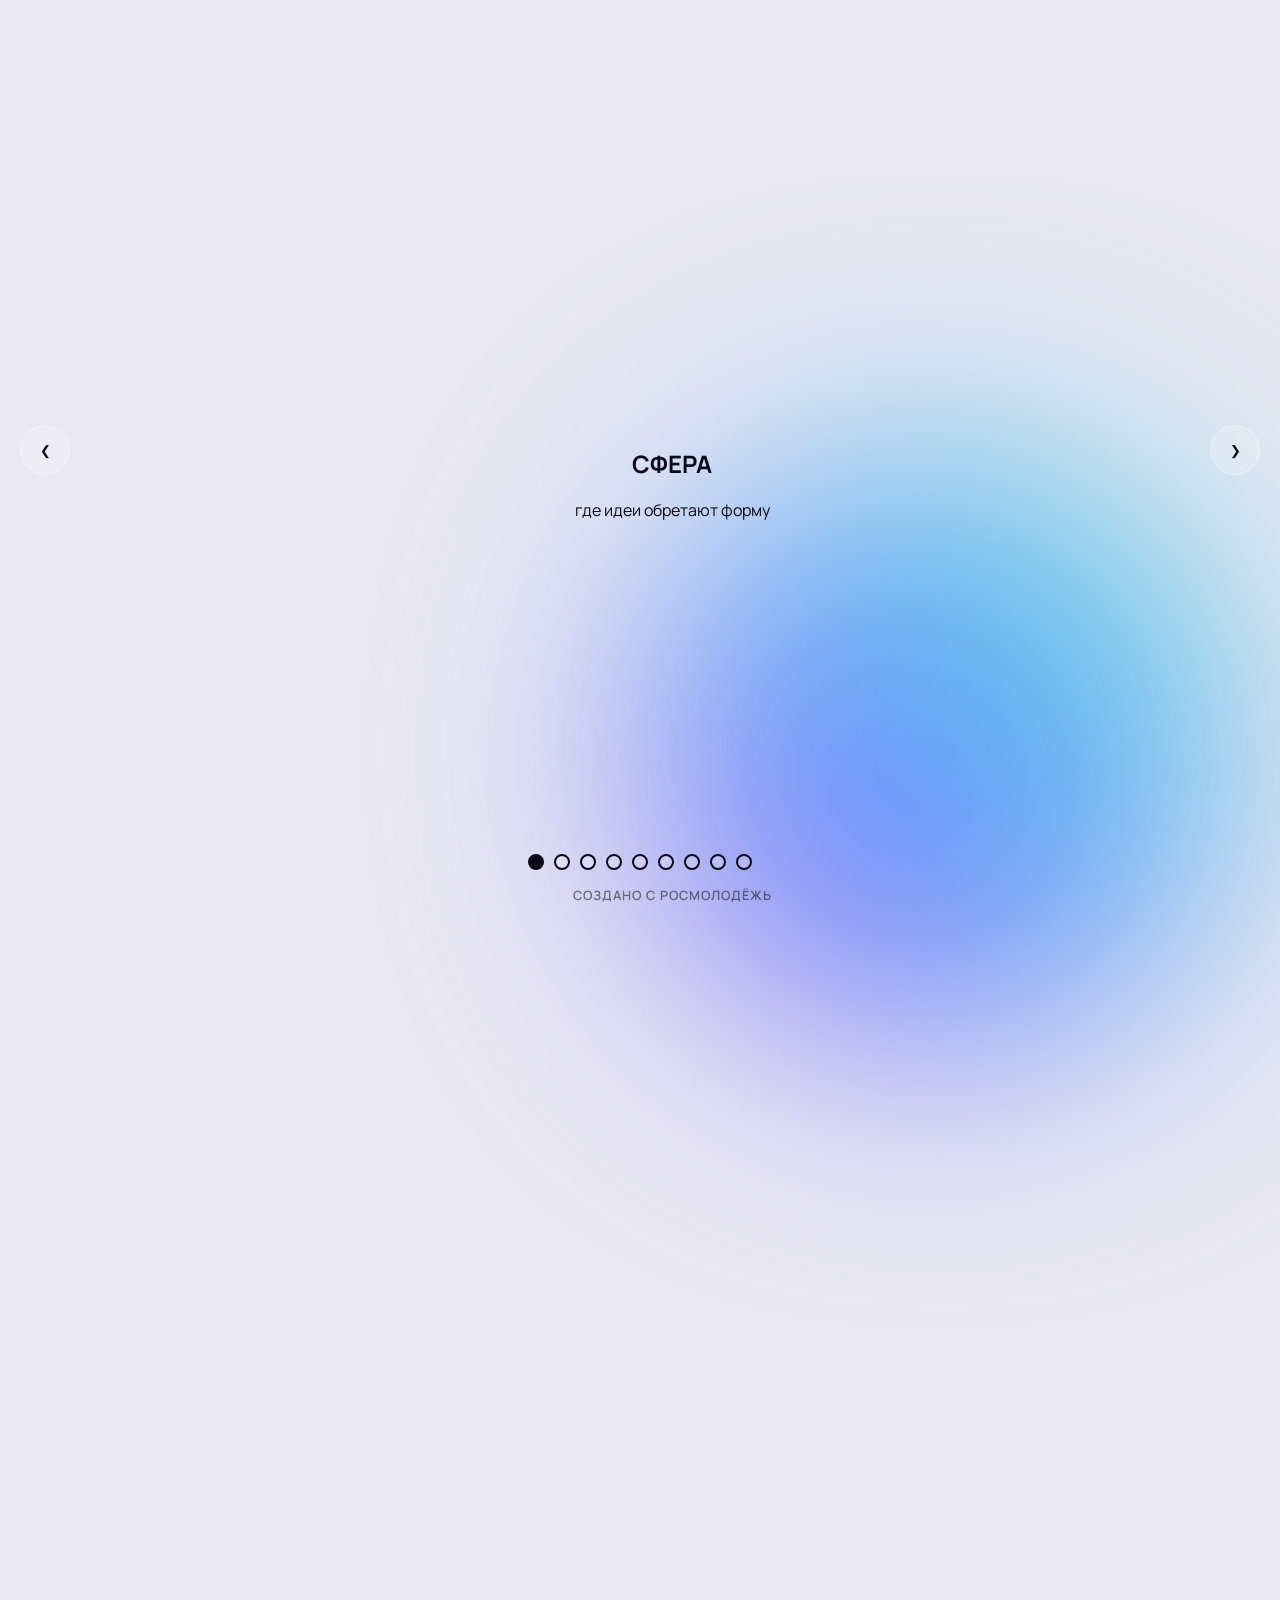
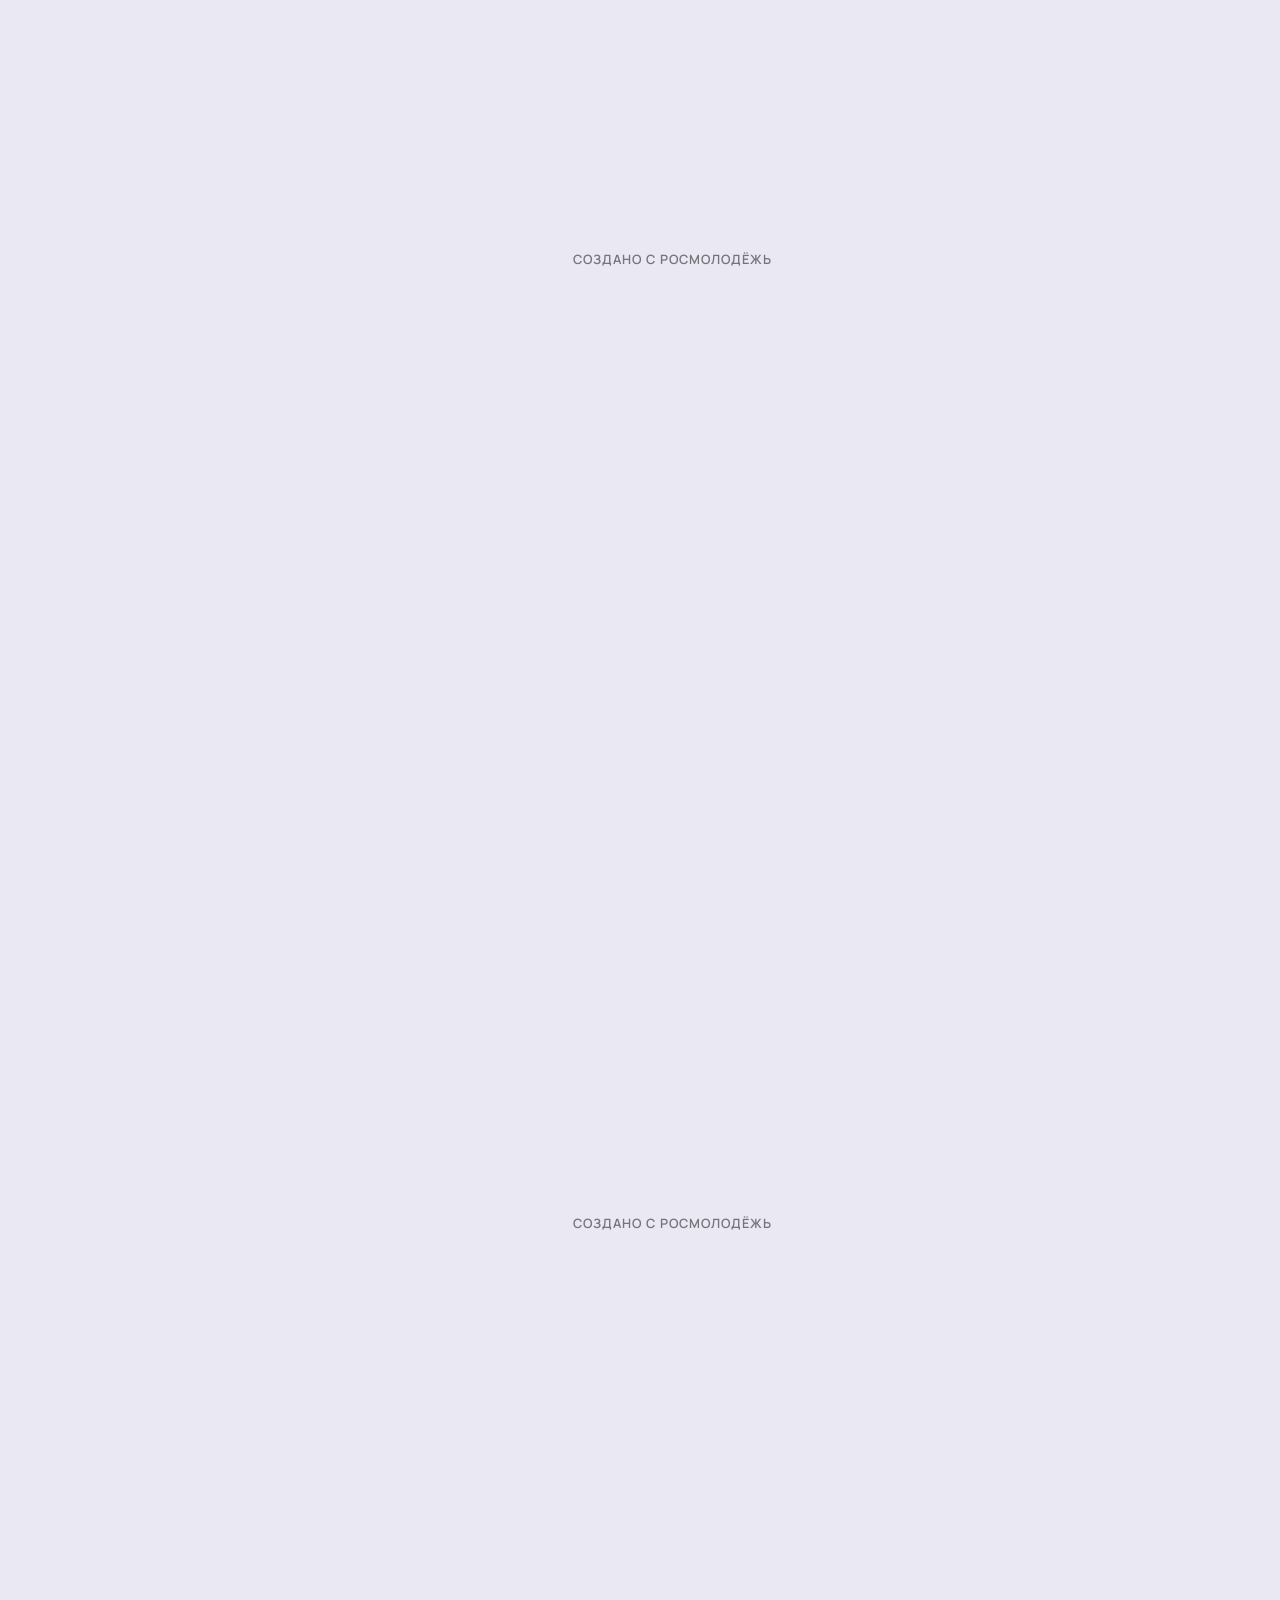
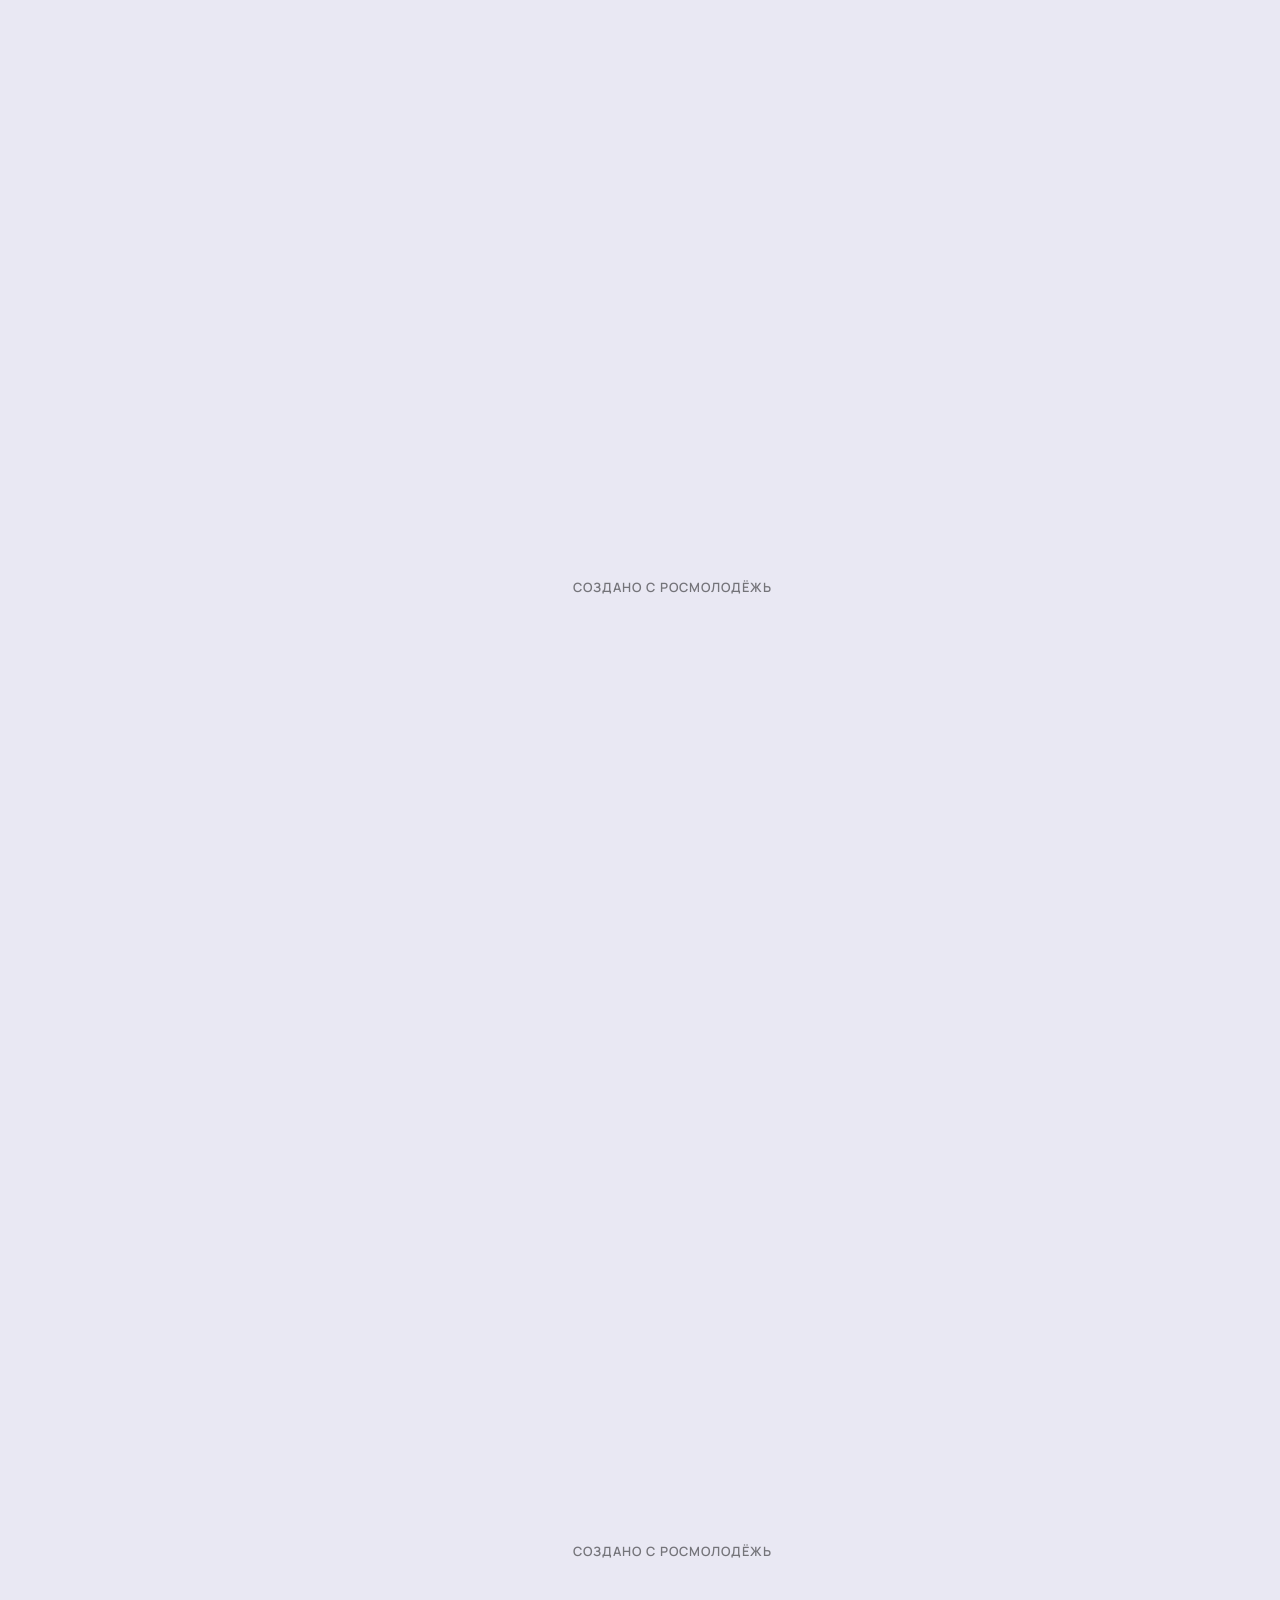
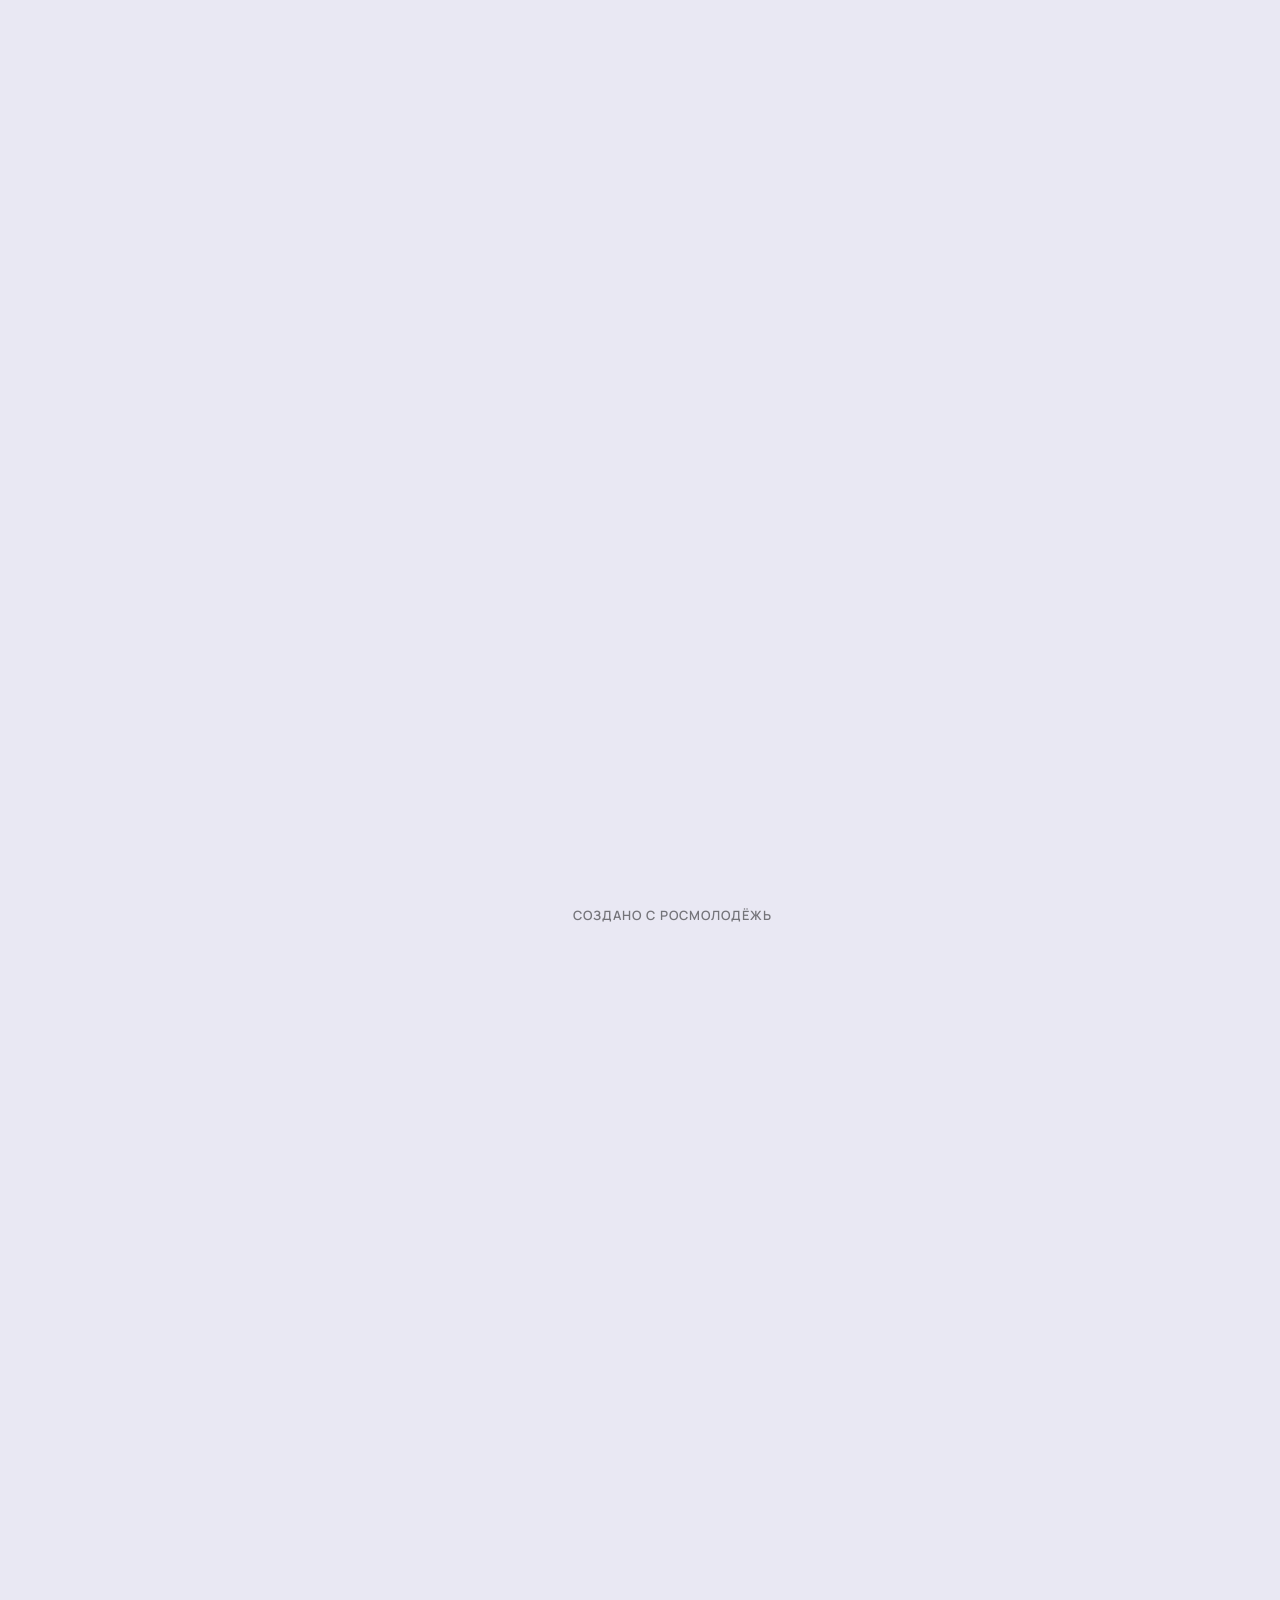
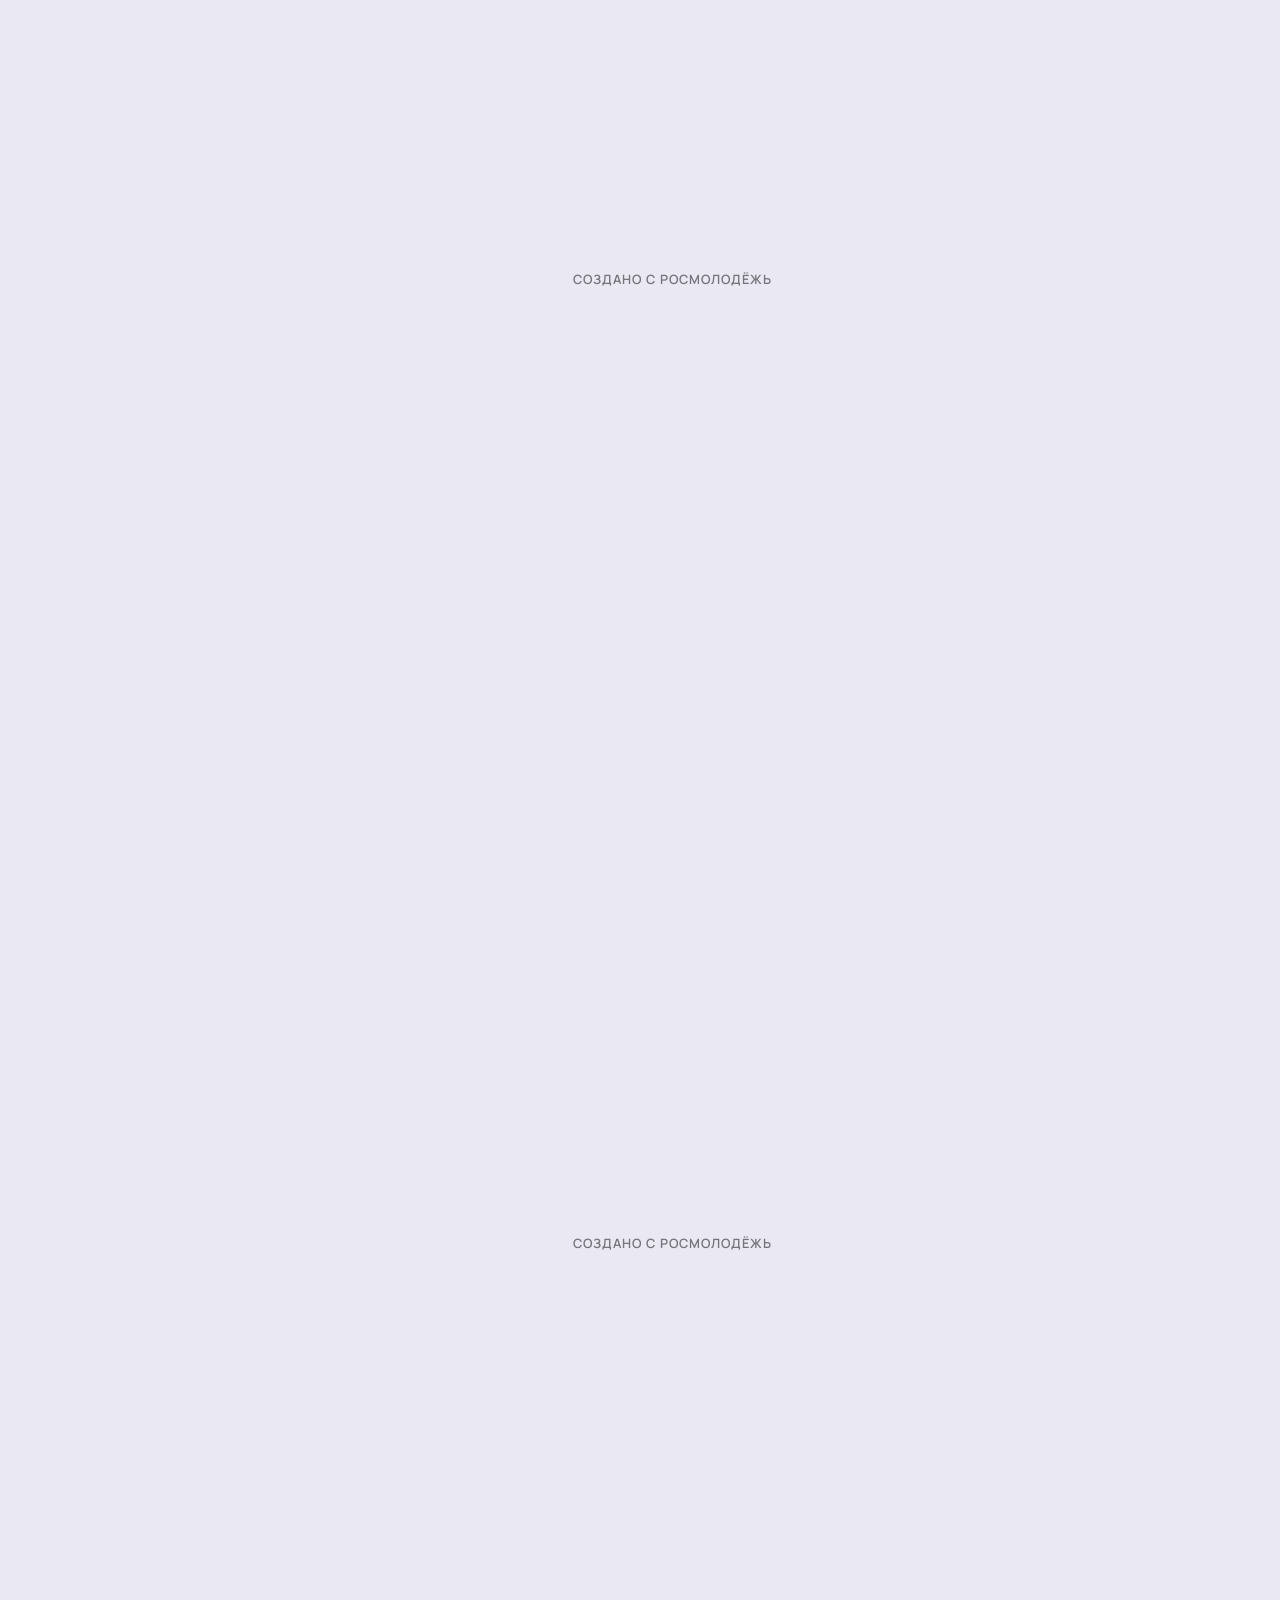
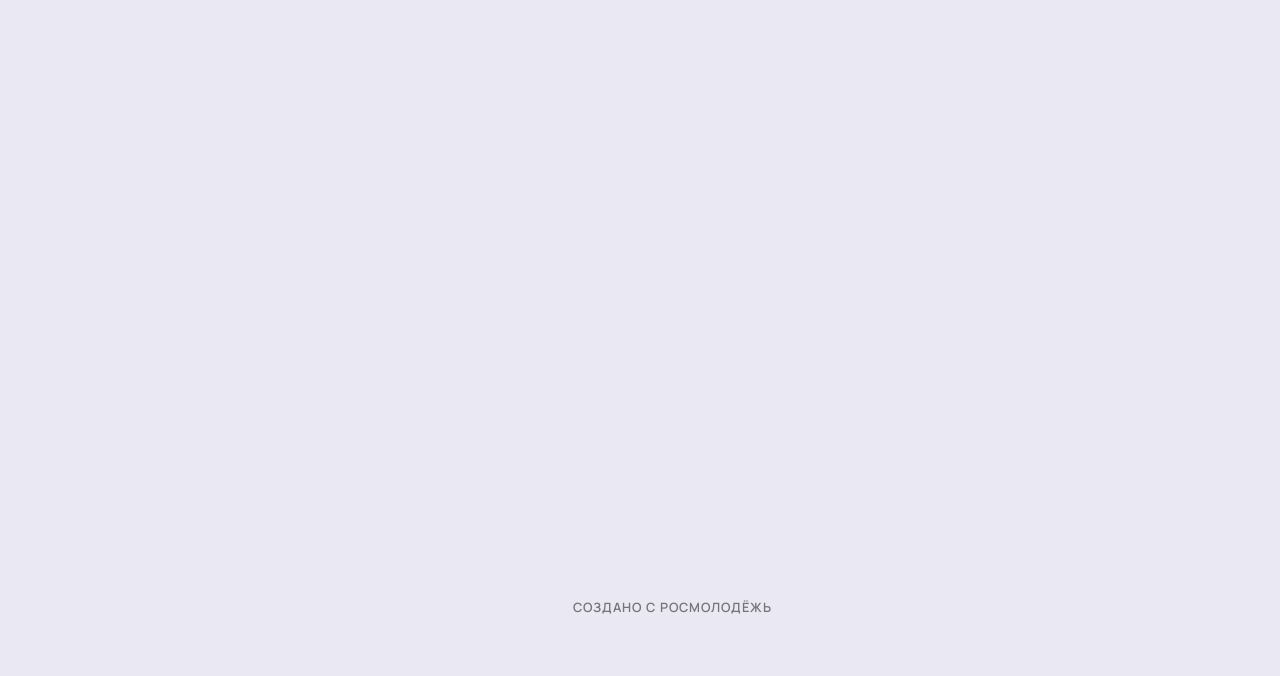
==== commit de47a354: "Update index.html" ====
--- a/index.html
+++ b/index.html
@@ -15,13 +15,13 @@
             padding: 0;
             overflow: hidden;
             font-family: 'Manrope', sans-serif;
-            background-color: #f3f4f6;
-            color: #1f2937;
+            background-color: #E9E8F3;
+            color: #0c0a18;
         }
         .slider-container {
             width: 100%;
             height: 100vh;
-            transition: transform 0.7s cubic-bezier(0.68, -0.55, 0.27, 1.55);
+            transition: transform 0.8s cubic-bezier(0.68, -0.55, 0.27, 1.55);
         }
         .slide {
             width: 100vw;
@@ -39,12 +39,12 @@
         .slide-content {
             z-index: 10;
             opacity: 0;
-            transform: translateY(20px);
+            transform: translateY(30px) scale(0.95);
             transition: opacity 0.6s ease-out 0.4s, transform 0.6s ease-out 0.4s;
         }
         .active .slide-content {
             opacity: 1;
-            transform: translateY(0);
+            transform: translateY(0) scale(1);
         }
         .gradient-bg {
             position: fixed;
@@ -59,25 +59,26 @@
             position: absolute;
             width: 600px;
             height: 600px;
-            filter: blur(100px);
-            background: linear-gradient(45deg, #3b82f6, #8b5cf6);
+            filter: blur(120px);
+            background: linear-gradient(45deg, #a855f7, #60a5fa, #5eead4);
             border-radius: 50%;
             top: 50%;
             left: 50%;
-            animation: move-gradient 20s infinite alternate ease-in-out;
+            animation: move-gradient 30s infinite alternate ease-in-out;
         }
         @keyframes move-gradient {
-            0% { transform: translate(-50%, -50%) rotate(0deg) scale(1); }
-            100% { transform: translate(-50%, -50%) rotate(360deg) scale(1.5); }
+            0% { transform: translate(-50%, -50%) rotate(0deg) scale(1.2); }
+            100% { transform: translate(-50%, -50%) rotate(360deg) scale(0.8); }
         }
         .nav-button {
             position: fixed;
             top: 50%;
             transform: translateY(-50%);
             z-index: 20;
-            background: rgba(0, 0, 0, 0.05);
-            border: 1px solid rgba(0, 0, 0, 0.1);
-            color: #374151;
+            background: rgba(255, 255, 255, 0.2);
+            backdrop-filter: blur(5px);
+            border: 1px solid rgba(255, 255, 255, 0.3);
+            color: #0c0a18;
             border-radius: 50%;
             width: 50px;
             height: 50px;
@@ -88,7 +89,7 @@
             transition: background-color 0.3s;
         }
         .nav-button:hover {
-            background: rgba(0, 0, 0, 0.1);
+            background: rgba(255, 255, 255, 0.4);
         }
         #prev-slide { left: 20px; }
         #next-slide { right: 20px; }
@@ -104,32 +105,37 @@
         .dot {
             width: 12px;
             height: 12px;
-            border: 2px solid #374151;
+            border: 2px solid #0c0a18;
             border-radius: 50%;
             cursor: pointer;
             transition: background-color 0.3s;
+            background: rgba(255, 255, 255, 0.2);
+            backdrop-filter: blur(2px);
         }
         .dot.active {
-            background-color: #374151;
+            background-color: #0c0a18;
         }
         .rosmol-footer {
             position: absolute;
-            bottom: 20px;
+            bottom: 60px;
             width: 100%;
             text-align: center;
-            font-size: 0.75rem;
-            color: rgba(0, 0, 0, 0.4);
+            font-size: 0.8rem;
+            font-weight: 600;
+            color: rgba(0, 0, 0, 0.5);
             z-index: 15;
             letter-spacing: 1px;
             text-transform: uppercase;
         }
         .card {
-            background: rgba(255, 255, 255, 0.7);
-            backdrop-filter: blur(10px);
-            border-radius: 20px;
-            padding: 2.5rem;
+            background: rgba(255, 255, 255, 0.4);
+            backdrop-filter: blur(25px);
+            -webkit-backdrop-filter: blur(25px);
+            border-radius: 24px;
+            padding: 2.5rem 3rem;
             max-width: 800px;
-            box-shadow: 0 8px 32px 0 rgba(0, 0, 0, 0.1);
+            border: 1px solid rgba(255, 255, 255, 0.6);
+            box-shadow: 0 10px 30px 0 rgba(0, 0, 0, 0.1);
         }
         .border-moveton { border-top: 5px solid #3b82f6; }
         .border-gran { border-top: 5px solid #10b981; }
@@ -160,13 +166,13 @@
             <div class="slide-content max-w-4xl">
                 <h2 class="text-3xl md:text-5xl font-bold mb-8 text-gray-800">Наша Экосистема</h2>
                 <div class="grid md:grid-cols-2 gap-8 text-left">
-                    <div class="bg-white/50 p-6 rounded-lg backdrop-blur-sm border border-gray-200">
+                    <div class="card">
                         <h3 class="text-2xl font-bold mb-3 text-blue-600">СФЕРА.БОТ</h3>
-                        <p class="text-gray-600">Технический центр в Telegram. Многофункциональный инструмент для авторов: от создания контента до геймификации и поддержки участников.</p>
-                    </div>
-                    <div class="bg-white/50 p-6 rounded-lg backdrop-blur-sm border border-gray-200">
+                        <p class="text-gray-700">Технический центр в Telegram. Многофункциональный инструмент для авторов: от создания контента до геймификации и поддержки участников.</p>
+                    </div>
+                    <div class="card">
                         <h3 class="text-2xl font-bold mb-3 text-blue-600">СФЕРА.КАНАЛ</h3>
-                        <p class="text-gray-600">Информационное сердце экосистемы. Площадка для анонсов, новостей и объединения нашего сообщества.</p>
+                        <p class="text-gray-700">Информационное сердце экосистемы. Площадка для анонсов, новостей и объединения нашего сообщества.</p>
                     </div>
                 </div>
                  <p class="mt-8 text-lg text-gray-700">Наша миссия — создавать пространство, где идеи превращаются в реализованные проекты, получая всестороннюю поддержку.</p>
@@ -248,7 +254,7 @@
                 <h3 class="text-3xl md:text-4xl font-bold text-gray-800 mb-2">Проект «Эхо»</h3>
                 <p class="text-lg md:text-xl text-purple-600 font-semibold mb-6">Инклюзивный лабиринт</p>
                 <p class="text-gray-700 text-base md:text-lg">
-                   Формируем культуру эмпатии и инклюзии. Участники проходят лабиринт с завязанными глазами, используя уникальное тактильное устройство «Эхо», чтобы лучше понять мир людей с нарушениями зрения.
+                   Формируем культуру эмпатии и инклюзии. Участники проходят лабиринт с завязанными глазами, используя уникальное тактильное устройство, чтобы лучше понять мир людей с нарушениями зрения.
                 </p>
             </div>
             <div class="rosmol-footer">создано с Росмолодёжь</div>
@@ -278,7 +284,7 @@
         
         <!-- Slide 9: QR Code -->
         <section class="slide">
-             <div class="slide-content">
+             <div class="slide-content card">
                 <h2 class="text-4xl md:text-5xl font-bold mb-4 text-gray-800">Присоединяйтесь!</h2>
                  <p class="max-w-2xl mx-auto text-lg text-gray-600 mb-8">
                     Наведите камеру, чтобы перейти в наш Telegram-канал и стать частью сообщества «Сферы».
@@ -319,7 +325,7 @@
                     counter.innerText = '0';
                     const updateCount = () => {
                         const count = +counter.innerText;
-                        const increment = target / 200; // Animation speed
+                        const increment = target / 100;
                         if(count < target) {
                             counter.innerText = `${Math.ceil(count + increment)}`;
                             requestAnimationFrame(updateCount);
@@ -371,7 +377,7 @@
                     currentSlide = Math.max(currentSlide - 1, 0);
                 }
                 updateSlider();
-                setTimeout(() => { isWheeling = false; }, 1000);
+                setTimeout(() => { isWheeling = false; }, 1200);
             });
             
             updateSlider();
